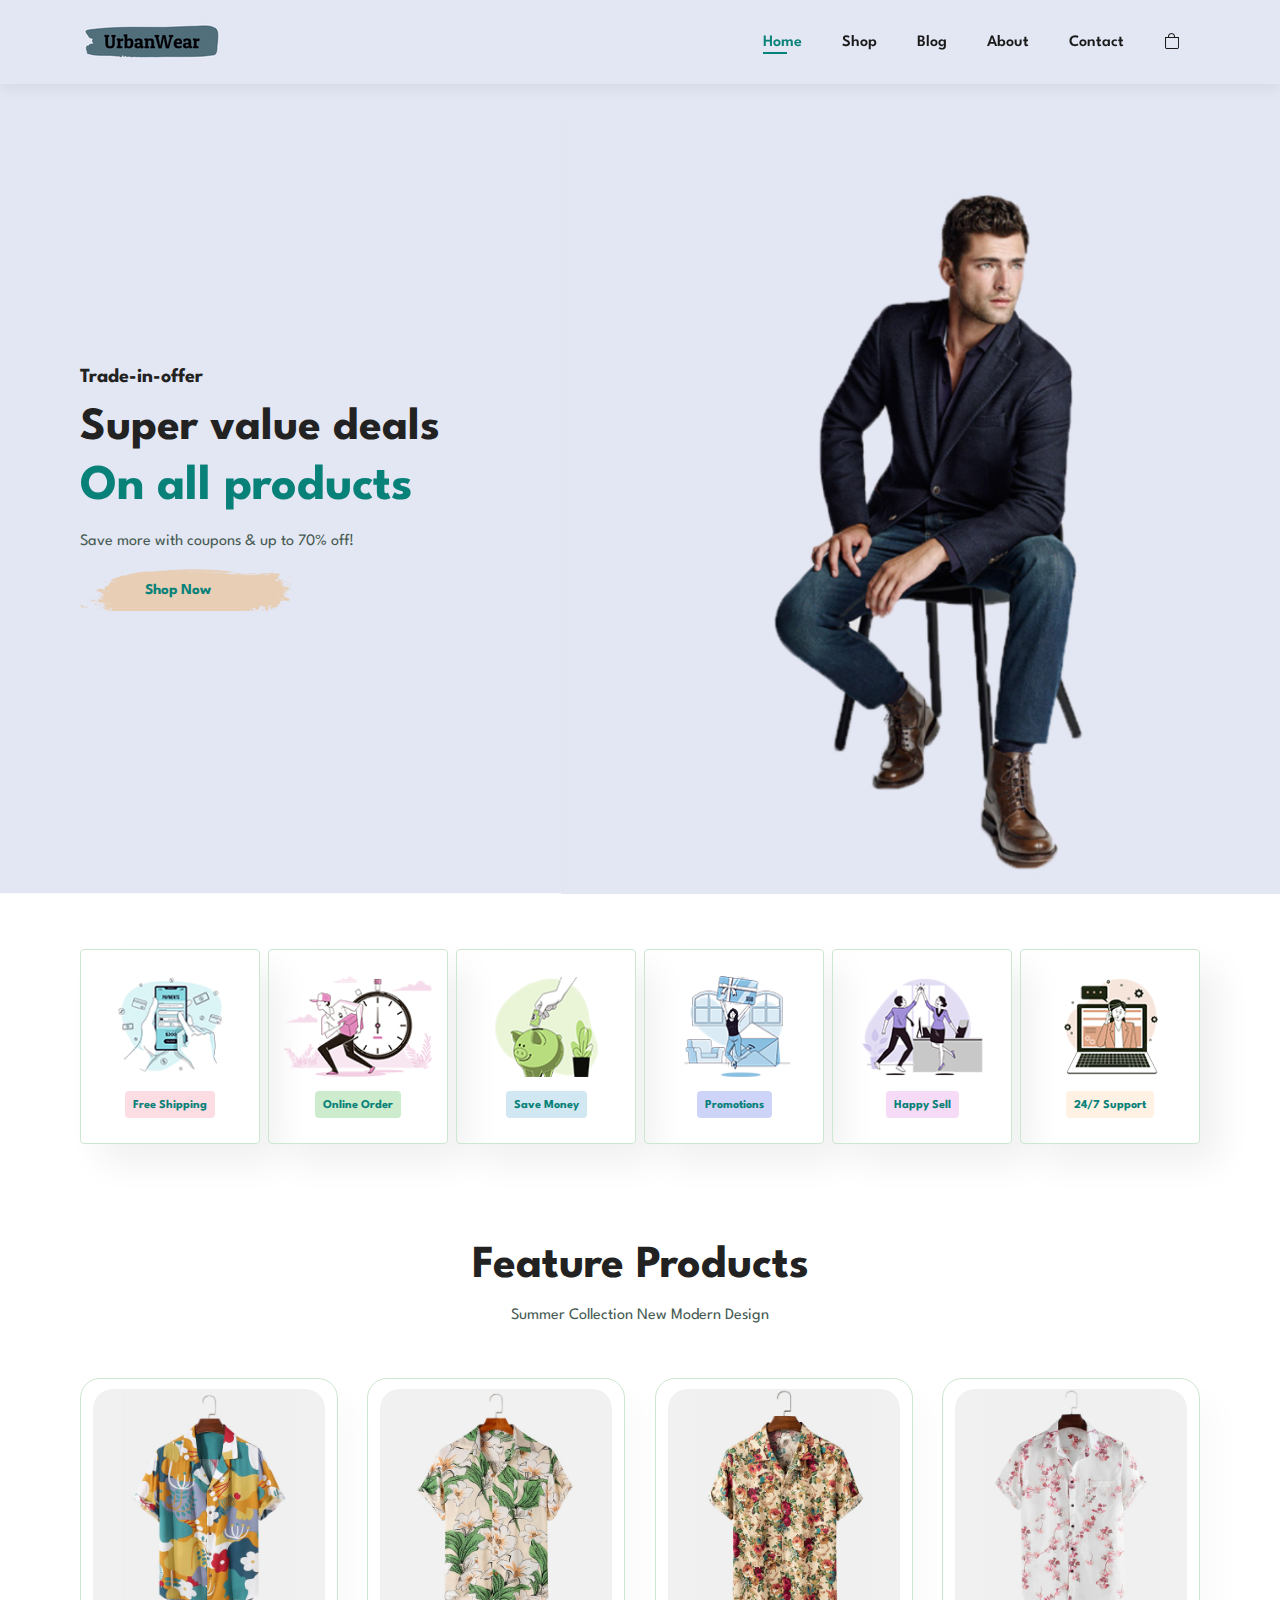
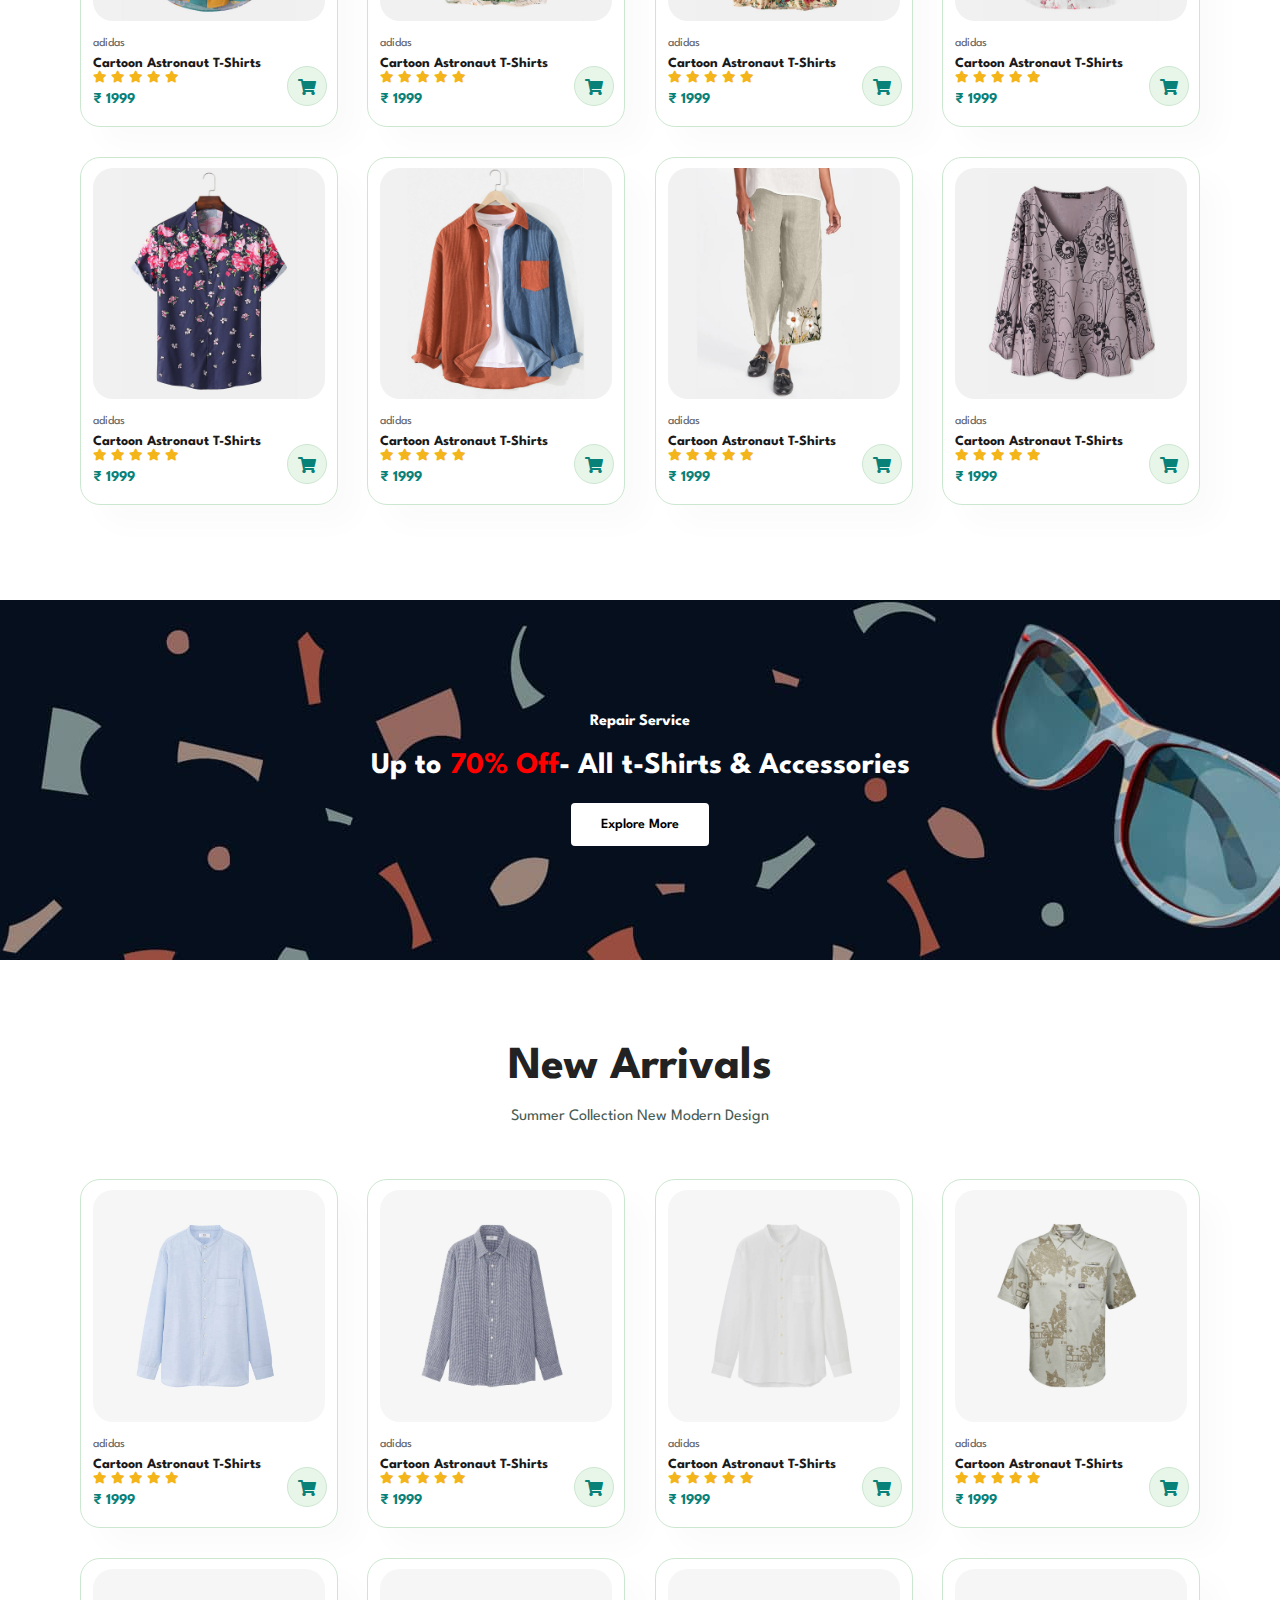
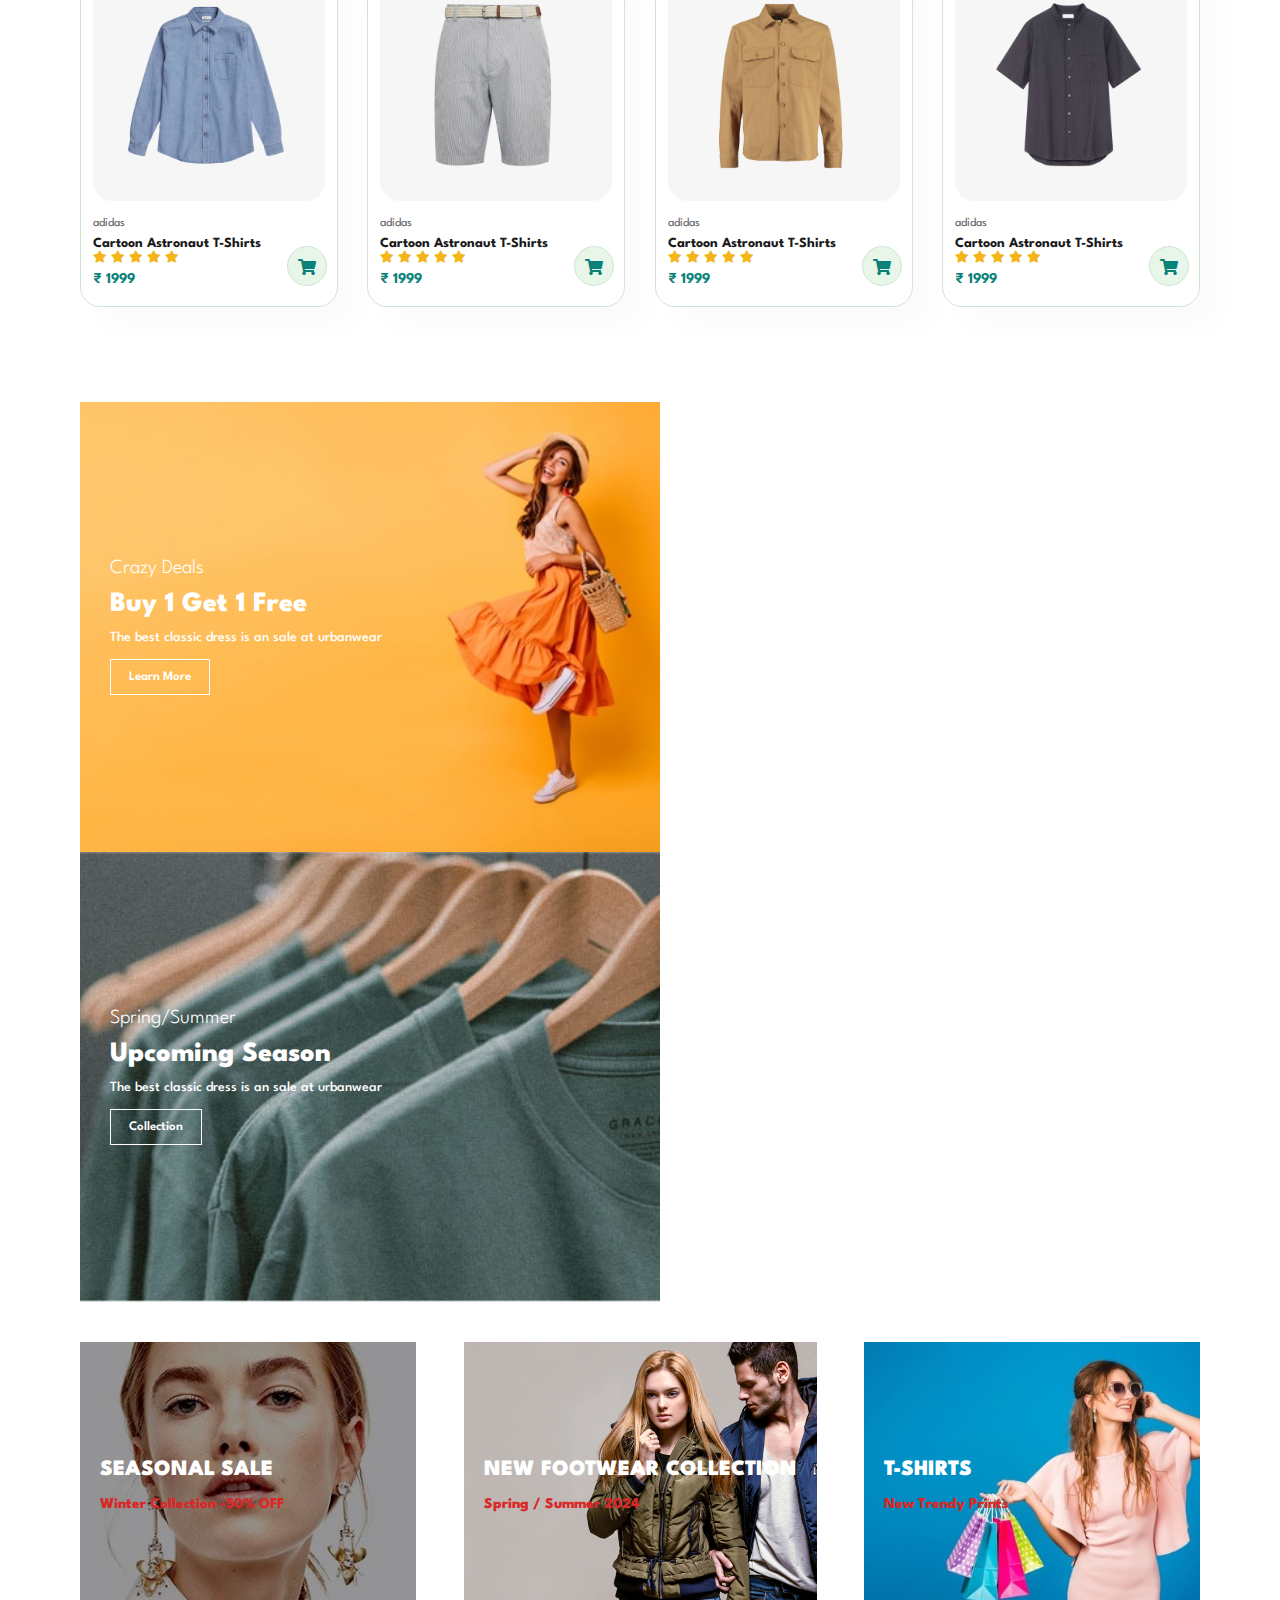
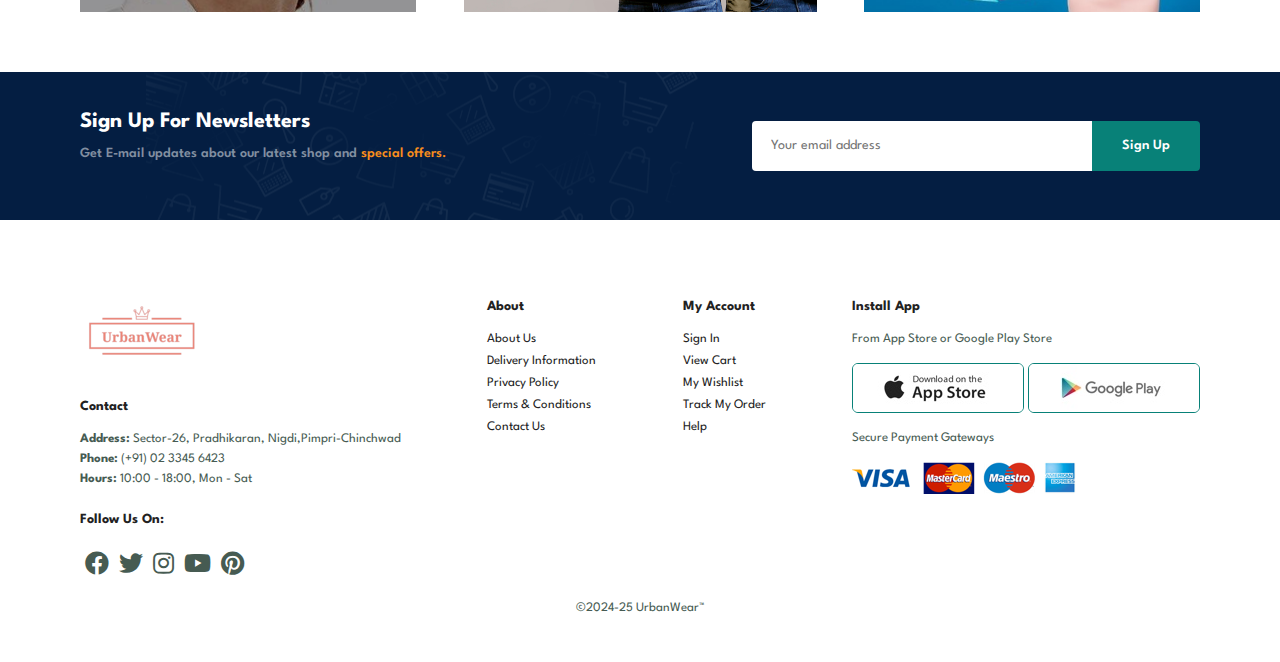
==== index.html @ a176d5dc "commit" ====
<!DOCTYPE html>
<html lang="en">
<head>
    <meta charset="UTF-8">
    <meta http-equiv="X-UA-Compatible" content="IE=edge">
    <meta name="viewport" content="width=device-width, initial-scale=1.0">
    <title>Ecommerce Website</title>
    <link rel="stylesheet" href="https://cdn.jsdelivr.net/npm/bootstrap-icons@1.11.1/font/bootstrap-icons.css" >
    <link rel="stylesheet" href="https://cdnjs.cloudflare.com/ajax/libs/font-awesome/5.15.3/css/all.min.css">
    <link rel="stylesheet" href="styles.css">
</head>
<body>
    
   <section id="header">
       <a href="#"><img src="img/logo.png" class="logo" alt="logo"></a>

       <div>
          <ul id="navbar">
            <li><a class="active" href="index.html">Home</a></li>
            <li><a href="shop.html">Shop</a></li>
            <li><a href="blog.html">Blog</a></li>
            <li><a href="about.html">About</a></li>
            <li><a href="contact.html">Contact</a></li>
            <li><a id="lg-bag"  href="cart.html"><i class="bi bi-bag"></i></a></li>
            <a href="#" id="close"><i class="fas fa-times close-icon"></i></a>
          </ul>
       </div>
       <div id="mobile">
         <a href="cart.html"><i class="bi bi-bag"></i></a>
         <i id="bar" class="fas fa-bars hamburger-icon"></i>
       </div>
   </section>

    <section id="hero">
        <h4>Trade-in-offer</h4>
        <h2>Super value deals</h2>
        <h1>On all products</h1>
        <p>Save more with coupons & up to 70% off!</p>
        <button>Shop Now</button>
    </section>

    <section id="feature" class="section-p1">
        <div class="fe-box">
            <img src="img/features/f1.png" alt="">
            <h6>Free Shipping</h6>
        </div>
        <div class="fe-box">
            <img src="img/features/f2.png" alt="">
            <h6>Online Order</h6>
        </div>
        <div class="fe-box">
            <img src="img/features/f3.png" alt="">
            <h6>Save Money</h6>
        </div>
        <div class="fe-box">
            <img src="img/features/f4.png" alt="">
            <h6>Promotions</h6>
        </div>
        <div class="fe-box">
            <img src="img/features/f5.png" alt="">
            <h6>Happy Sell</h6>
        </div>
        <div class="fe-box">
            <img src="img/features/f6.png" alt="">
            <h6>24/7 Support</h6>
        </div>
    </section>

    <section id="product1" class="section-p1">
        <h2>Feature Products</h2>
        <p>Summer Collection New Modern Design</p>
        <div class="pro-container">
            <div class="pro">
                <img src="img/products/f1.jpg" alt="">
                <div class="des">
                  <span>adidas</span>
                  <h5>Cartoon Astronaut T-Shirts</h5>
                  <div class="star">
                    <i class="fas fa-star"></i>
                    <i class="fas fa-star"></i>
                    <i class="fas fa-star"></i>
                    <i class="fas fa-star"></i>
                    <i class="fas fa-star"></i>
                  </div>
                  <h4>&#8377; 1999</h4>
                </div>
                <a href="#"><i class="fas fa-shopping-cart cart"></i>
                </i></a>
            </div>
            <div class="pro">
                <img src="img/products/f2.jpg" alt="">
                <div class="des">
                  <span>adidas</span>
                  <h5>Cartoon Astronaut T-Shirts</h5>
                  <div class="star">
                    <i class="fas fa-star"></i>
                    <i class="fas fa-star"></i>
                    <i class="fas fa-star"></i>
                    <i class="fas fa-star"></i>
                    <i class="fas fa-star"></i>
                  </div>
                  <h4>&#8377; 1999</h4>
                </div>
                <a href="#"><i class="fas fa-shopping-cart cart"></i>
                </i></a>
            </div>
            <div class="pro">
                <img src="img/products/f3.jpg" alt="">
                <div class="des">
                  <span>adidas</span>
                  <h5>Cartoon Astronaut T-Shirts</h5>
                  <div class="star">
                    <i class="fas fa-star"></i>
                    <i class="fas fa-star"></i>
                    <i class="fas fa-star"></i>
                    <i class="fas fa-star"></i>
                    <i class="fas fa-star"></i>
                  </div>
                  <h4>&#8377; 1999</h4>
                </div>
                <a href="#"><i class="fas fa-shopping-cart cart"></i>
                </i></a>
            </div>
            <div class="pro">
                <img src="img/products/f4.jpg" alt="">
                <div class="des">
                  <span>adidas</span>
                  <h5>Cartoon Astronaut T-Shirts</h5>
                  <div class="star">
                    <i class="fas fa-star"></i>
                    <i class="fas fa-star"></i>
                    <i class="fas fa-star"></i>
                    <i class="fas fa-star"></i>
                    <i class="fas fa-star"></i>
                  </div>
                  <h4>&#8377; 1999</h4>
                </div>
                <a href="#"><i class="fas fa-shopping-cart cart"></i>
                </i></a>
            </div>
            <div class="pro">
                <img src="img/products/f5.jpg" alt="">
                <div class="des">
                  <span>adidas</span>
                  <h5>Cartoon Astronaut T-Shirts</h5>
                  <div class="star">
                    <i class="fas fa-star"></i>
                    <i class="fas fa-star"></i>
                    <i class="fas fa-star"></i>
                    <i class="fas fa-star"></i>
                    <i class="fas fa-star"></i>
                  </div>
                  <h4>&#8377; 1999</h4>
                </div>
                <a href="#"><i class="fas fa-shopping-cart cart"></i>
                </i></a>
            </div>
            <div class="pro">
                <img src="img/products/f6.jpg" alt="">
                <div class="des">
                  <span>adidas</span>
                  <h5>Cartoon Astronaut T-Shirts</h5>
                  <div class="star">
                    <i class="fas fa-star"></i>
                    <i class="fas fa-star"></i>
                    <i class="fas fa-star"></i>
                    <i class="fas fa-star"></i>
                    <i class="fas fa-star"></i>
                  </div>
                  <h4>&#8377; 1999</h4>
                </div>
                <a href="#"><i class="fas fa-shopping-cart cart"></i>
                </i></a>
            </div>
            <div class="pro">
                <img src="img/products/f7.jpg" alt="">
                <div class="des">
                  <span>adidas</span>
                  <h5>Cartoon Astronaut T-Shirts</h5>
                  <div class="star">
                    <i class="fas fa-star"></i>
                    <i class="fas fa-star"></i>
                    <i class="fas fa-star"></i>
                    <i class="fas fa-star"></i>
                    <i class="fas fa-star"></i>
                  </div>
                  <h4>&#8377; 1999</h4>
                </div>
                <a href="#"><i class="fas fa-shopping-cart cart"></i>
                </i></a>
            </div>
            <div class="pro">
                <img src="img/products/f8.jpg" alt="">
                <div class="des">
                  <span>adidas</span>
                  <h5>Cartoon Astronaut T-Shirts</h5>
                  <div class="star">
                    <i class="fas fa-star"></i>
                    <i class="fas fa-star"></i>
                    <i class="fas fa-star"></i>
                    <i class="fas fa-star"></i>
                    <i class="fas fa-star"></i>
                  </div>
                  <h4>&#8377; 1999</h4>
                </div>
                <a href="#"><i class="fas fa-shopping-cart cart"></i>
                </i></a>
            </div>
        </div>

    </section>

    <section id="banner" class="section-m1">
        <h4>Repair Service</h4>
        <h2>Up to <span>70% Off</span>- All t-Shirts & Accessories</h2>
        <button class="normal">Explore More</button>
    </section>

    <section id="product1" class="section-p1">
        <h2>New Arrivals</h2>
        <p>Summer Collection New Modern Design</p>
        <div class="pro-container">
            <div class="pro">
                <img src="img/products/n1.jpg" alt="">
                <div class="des">
                  <span>adidas</span>
                  <h5>Cartoon Astronaut T-Shirts</h5>
                  <div class="star">
                    <i class="fas fa-star"></i>
                    <i class="fas fa-star"></i>
                    <i class="fas fa-star"></i>
                    <i class="fas fa-star"></i>
                    <i class="fas fa-star"></i>
                  </div>
                  <h4>&#8377; 1999</h4>
                </div>
                <a href="#"><i class="fas fa-shopping-cart cart"></i>
                </i></a>
            </div>
            <div class="pro">
                <img src="img/products/n2.jpg" alt="">
                <div class="des">
                  <span>adidas</span>
                  <h5>Cartoon Astronaut T-Shirts</h5>
                  <div class="star">
                    <i class="fas fa-star"></i>
                    <i class="fas fa-star"></i>
                    <i class="fas fa-star"></i>
                    <i class="fas fa-star"></i>
                    <i class="fas fa-star"></i>
                  </div>
                  <h4>&#8377; 1999</h4>
                </div>
                <a href="#"><i class="fas fa-shopping-cart cart"></i>
                </i></a>
            </div>
            <div class="pro">
                <img src="img/products/n3.jpg" alt="">
                <div class="des">
                  <span>adidas</span>
                  <h5>Cartoon Astronaut T-Shirts</h5>
                  <div class="star">
                    <i class="fas fa-star"></i>
                    <i class="fas fa-star"></i>
                    <i class="fas fa-star"></i>
                    <i class="fas fa-star"></i>
                    <i class="fas fa-star"></i>
                  </div>
                  <h4>&#8377; 1999</h4>
                </div>
                <a href="#"><i class="fas fa-shopping-cart cart"></i>
                </i></a>
            </div>
            <div class="pro">
                <img src="img/products/n4.jpg" alt="">
                <div class="des">
                  <span>adidas</span>
                  <h5>Cartoon Astronaut T-Shirts</h5>
                  <div class="star">
                    <i class="fas fa-star"></i>
                    <i class="fas fa-star"></i>
                    <i class="fas fa-star"></i>
                    <i class="fas fa-star"></i>
                    <i class="fas fa-star"></i>
                  </div>
                  <h4>&#8377; 1999</h4>
                </div>
                <a href="#"><i class="fas fa-shopping-cart cart"></i>
                </i></a>
            </div>
            <div class="pro">
                <img src="img/products/n5.jpg" alt="">
                <div class="des">
                  <span>adidas</span>
                  <h5>Cartoon Astronaut T-Shirts</h5>
                  <div class="star">
                    <i class="fas fa-star"></i>
                    <i class="fas fa-star"></i>
                    <i class="fas fa-star"></i>
                    <i class="fas fa-star"></i>
                    <i class="fas fa-star"></i>
                  </div>
                  <h4>&#8377; 1999</h4>
                </div>
                <a href="#"><i class="fas fa-shopping-cart cart"></i>
                </i></a>
            </div>
            <div class="pro">
                <img src="img/products/n6.jpg" alt="">
                <div class="des">
                  <span>adidas</span>
                  <h5>Cartoon Astronaut T-Shirts</h5>
                  <div class="star">
                    <i class="fas fa-star"></i>
                    <i class="fas fa-star"></i>
                    <i class="fas fa-star"></i>
                    <i class="fas fa-star"></i>
                    <i class="fas fa-star"></i>
                  </div>
                  <h4>&#8377; 1999</h4>
                </div>
                <a href="#"><i class="fas fa-shopping-cart cart"></i>
                </i></a>
            </div>
            <div class="pro">
                <img src="img/products/n7.jpg" alt="">
                <div class="des">
                  <span>adidas</span>
                  <h5>Cartoon Astronaut T-Shirts</h5>
                  <div class="star">
                    <i class="fas fa-star"></i>
                    <i class="fas fa-star"></i>
                    <i class="fas fa-star"></i>
                    <i class="fas fa-star"></i>
                    <i class="fas fa-star"></i>
                  </div>
                  <h4>&#8377; 1999</h4>
                </div>
                <a href="#"><i class="fas fa-shopping-cart cart"></i>
                </i></a>
            </div>
            <div class="pro">
                <img src="img/products/n8.jpg" alt="">
                <div class="des">
                  <span>adidas</span>
                  <h5>Cartoon Astronaut T-Shirts</h5>
                  <div class="star">
                    <i class="fas fa-star"></i>
                    <i class="fas fa-star"></i>
                    <i class="fas fa-star"></i>
                    <i class="fas fa-star"></i>
                    <i class="fas fa-star"></i>
                  </div>
                  <h4>&#8377; 1999</h4>
                </div>
                <a href="#"><i class="fas fa-shopping-cart cart"></i>
                </i></a>
            </div>
        </div>

    </section>

    <section id="sm-banner" class="section-p1">
        <div class="banner-box">
            <h4>Crazy Deals</h4>
            <h2>Buy 1 Get 1 Free</h2>
            <span>The best classic dress is an sale at urbanwear</span>
            <button class="white">Learn More</button>
        </div>
        <div class="banner-box banner-box2">
            <h4>Spring/Summer</h4>
            <h2>Upcoming Season</h2>
            <span>The best classic dress is an sale at urbanwear</span>
            <button class="white">Collection</button>
        </div>
    </section>

    <section id="banner3">
        <div class="banner-box">
            <h2>SEASONAL SALE</h2>
            <h3>Winter Collection -50% OFF</h3>
        </div>
        <div class="banner-box banner-box-2">
            <h2>NEW FOOTWEAR COLLECTION</h2>
            <h3>Spring / Summer 2024</h3>
        </div>
        <div class="banner-box banner-box3">
            <h2>T-SHIRTS</h2>
            <h3>New Trendy Prints</h3>
        </div>
    </section>

    <section id="newsletter" class="section-p1 section-m1">
        <div class="newstext">
            <h4>Sign Up For Newsletters</h4>
            <p>Get E-mail updates about our latest shop and <span>special offers.</span></p>
        </div>
        <div class="form">
            <input type="text" placeholder="Your email address">
            <button class="normal">Sign Up</button>
        </div>
    </section>

    <footer class="section-p1">
        <div class="col">
            <img class="footlogo" src="img/logo3.png" alt="">
            <h4>Contact</h4>
            <p><strong>Address:</strong> Sector-26, Pradhikaran, Nigdi,Pimpri-Chinchwad</p>
            <p><strong>Phone:</strong> (+91) 02 3345 6423</p>
            <p><strong>Hours:</strong> 10:00 - 18:00, Mon - Sat</p>
            <div class="follow">
                <h4>Follow Us On: </h4>
                <div class="icon">
                  <i class="fab fa-facebook social-icon"></i> 
                  <i class="fab fa-twitter social-icon"></i> 
                  <i class="fab fa-instagram social-icon"></i> 
                  <i class="fab fa-youtube social-icon"></i> 
                  <i class="fab fa-pinterest social-icon"></i> 
                </div>
            </div>
        </div>

        <div class="col">
          <h4>About</h4>
          <a href="#">About Us</a>
          <a href="#">Delivery Information</a>
          <a href="#">Privacy Policy</a>
          <a href="#">Terms & Conditions</a>
          <a href="#">Contact Us</a>
        </div>

        <div class="col">
          <h4>My Account</h4>
          <a href="#">Sign In</a>
          <a href="#">View Cart</a>
          <a href="#">My Wishlist</a>
          <a href="#">Track My Order</a>
          <a href="#">Help</a>
        </div>
 
        <div class="col install">
          <h4>Install App</h4>
          <p>From App Store or Google Play Store</p>
          <div class="row">
            <img class="apple" src="img/pay/app.jpg" alt="">
            <img class="google" src="img/pay/play.jpg" alt="">
          </div>
          <p>Secure Payment Gateways</p>
          <img src="img/pay/pay.png" alt="">
        </div>

        <div class="copyright">
          <p>&copy;2024-25 UrbanWear&trade;</p>
        </div>
        
    </footer>

    <script src="script.js"></script>
    
</body>
</html>
---- styles.css ----
@import url("https://fonts.googleapis.com/css2?family=Spartan:wght@100;200;300;400;500;600;700;800;900&display=swap");
* {
  margin: 0;
  padding: 0;
  box-sizing: border-box;
  font-family: "Spartan", sans-serif;
}

html {
  scroll-behavior: smooth;
}

/* Global Styles */

h1 {
  font-size: 50px;
  line-height: 64px;
  color: #222;
}

h2 {
  font-size: 46px;
  line-height: 54px;
  color: #222;
}

h4 {
  font-size: 20px;
  color: #222;
}

h6 {
  font-weight: 700;
  font-size: 12px;
}

p {
  font-size: 16px;
  color: #465b52;
  margin: 15px 0 20px 0;
}

.section-p1 {
  padding: 40px 80px;
}

.section-m1 {
  margin: 40px 0;
}

button.normal{
   font-size: 14px;
   font-weight: 600;
   padding: 15px 30px;
   color: #000;
   background-color: #fff;
   border-radius: 4px;
   cursor: pointer;
   border: none;
   outline: none;
   transition: 0.2s ease;
}

button.white{
  font-size: 13px;
  font-weight: 600;
  padding: 11px 18px;
  color: #fff;
  background-color: transparent;
  cursor: pointer;
  border: 1px solid #fff;
  outline: none;
  transition: 0.2s ease;
}

body {
  width: 100%;
}

/* Header Start */
#header{
    display: flex;
    align-items: center;
    justify-content: space-between;
    /*top-bottom right-left*/
    padding: 20px 80px;
    background: #E3E6F3;
    box-shadow: 0 5px 15px rgba(0, 0, 0, 0.06);
    z-index: 999;
    position: sticky;
    top: 0;
    left: 0;
}

#navbar{
  display: flex;
  align-items: center;
  justify-content: center;
}

#navbar li{
  list-style: none;
  padding: 0 20px;
  position: relative;
}

#navbar li a{
  text-decoration: none;
  font-size: 16px;
  font-weight: 600;
  color: #1a1a1a;
  transition: 0.3 ease;
}

#navbar li a:hover,
#navbar li a.active{
  color: #088178;
}

#navbar li a.active::after,
#navbar li a:hover::after{
  content: "";
  width: 30%;
  height: 2px;
  background: #088178;
  position: absolute;
  bottom: -4px;
  left: 20px;
}

#mobile{
  display: none;
}

#close{
  display: none;
}

#hero{
   background-image: url("img/hero.png");
   height: 90vh;
   width: 100%;
   background-size: cover;
   background-position: top 25% right 0%;
   padding: 0 80px;
   display: flex;
   flex-direction: column;
   align-items: flex-start;
   justify-content: center;
}

#hero h4{
  padding-bottom: 15px;
}
#hero h1{
 color: #088178;
}
#hero button{
  background-image: url("img/button.png");
  background-color: transparent;
  color: #088178;
  border: 0;
  padding: 14px 80px 14px 65px;
  background-repeat: no-repeat;
  cursor: pointer;
  font-weight: 700;
  font-size: 15px;
}

/*Features*/
#feature{
    display: flex;
    align-items: center;
    justify-content: space-between;
    flex-wrap: wrap;
}

#feature .fe-box{
    width: 180px;
    text-align: center;
    padding: 25px 15px;
    box-shadow: 20px 20px 34px rgba(0, 0, 0, 0.06);
    border: 1px solid #cce7d0;
    border-radius: 4px;
    margin: 15px 0;
}

#feature .fe-box:hover{
  box-shadow: 10px 10px 54px rgba(70, 062, 221, 0.1);
}
#feature .fe-box img{
  width: 100%;
  margin-bottom: 10px;
}

#feature .fe-box h6{
  display: inline-block;
  padding: 9px 8px 6px 8px;
  line-height: 1;
  border-radius: 4px;
  color: #088178;
  background-color: #fddde4;
}

#feature .fe-box:nth-child(2) h6{
  background-color: #cdebcd;
}
#feature .fe-box:nth-child(3) h6{
  background-color: #d1e8f2;
}
#feature .fe-box:nth-child(4) h6{
  background-color: #cdd4f8;
}
#feature .fe-box:nth-child(5) h6{
  background-color: #f6dbf6;
}
#feature .fe-box:nth-child(6) h6{
  background-color: #fff2e5;
}

/*Products*/
#product1{
  text-align: center;
}

#product1 .pro-container{
   display: flex;
   justify-content: space-between;
   padding-top: 20px;
   flex-wrap: wrap;
}

#product1 .pro{
  width: 23%;
  min-width: 250px;
  padding: 10px 12px;
  border: 1px solid #cce7d0;
  border-radius: 20px;
  cursor: pointer;
  box-shadow: 20px 20px 30px rgba(0, 0, 0, 0.02);
  margin: 15px 0;
  position: relative;
}

#product1 .pro:hover{
  box-shadow: 20px 20px 30px rgba(0, 0, 0, 0.02);

}

#product1 .pro img{
    width: 100%;
    border-radius: 20px;
}

#product1 .pro .des{
  text-align: start;
  padding: 10px 0;
}

#product1 .pro .des span{
  color: #606063;
  font-size: 12px;
}

#product1 .pro .des h5{
  padding-top: 7px;
  color: #1a1a1a;
  font-size: 14px;
}

#product1 .pro .des i{
  font-size: 12px;
  color: rgb(243,181,25);
}

#product1 .pro .des h4{
  padding-top: 7px;
  font-size: 15px;
  font-weight: 700;
  color: #088178;
}

#product1 .pro .cart{
  width: 40px;
  height: 40px;
  line-height: 40px;
  border-radius: 50px;
  background-color: #e8f6ea;
  color: #088178;
  border: 1px solid #cce7d0;
  position: absolute;
  bottom: 20px;
  right: 10px;
} 

/*Banner*/
#banner{
  display: flex;
  flex-direction: column;
  justify-content: center;
  align-items: center;
  text-align: center;
  background-image: url("img/banner/b2.jpg");
  width: 100%;
  height: 40vh;
  background-size: cover;
  background-position: center;
}

#banner h4{
  color: #fff;
  font-size: 16px;
}

#banner h2{
  color: #fff;
  font-size: 30px;
  padding: 10px 0;
}

#banner h2 span{
  color: red
}

#banner button:hover{
  background-color: #088178;
  color: #fff;
}

#sm-banner{
  display: flex;
  justify-content: space-between;
  flex-wrap: wrap;
}

/*Small Banners*/
#sm-banner .banner-box{
  display: flex;
  flex-direction: column;
  justify-content: center;
  align-items: flex-start;
  background-image: url("img/banner/b17.jpg");
  min-width: 580px;
  height: 50vh;
  background-size: cover;
  background-position: center;
  padding: 30px;
}

#sm-banner .banner-box2{
  background-image: url("img/banner/b10.jpg");
}

#sm-banner h4{
  color: #fff;
  font-size: 20px;
  font-weight: 300;
}

#sm-banner h2{
  color: #fff;
  font-size: 28px;
  font-weight: 800;
}

#sm-banner span{
  color: #fff;
  font-size: 14px;
  font-weight: 500;
  padding-bottom: 15px;
}

#sm-banner .banner-box:hover button{
  background-color: #088178;
  border: 1px solid #088178;
}

/*Text-banners*/

#banner3{
  display: flex;
  justify-content: space-between;
  flex-wrap: wrap;
  padding: 0 80px;
}

#banner3 .banner-box{
  display: flex;
  flex-direction: column;
  justify-content: center;
  align-items: flex-start;
  background-image: url("img/banner/b7.jpg");
  min-width: 30%;
  height: 30vh;
  background-size: cover;
  background-position: center;
  padding: 20px;
  margin-bottom: 20px;
}

#banner3 h2{
  color: #fff;
  font-weight: 900;
  font-size: 22px;
}

#banner3 h3{
  color: #d82929;
  font-weight: 800;
  font-size: 15px;
}

#banner3 .banner-box-2{
  background-image: url("img/banner/b4.jpg");
}

#banner3 .banner-box3{
  background-image: url("img/banner/b18.jpg");
}

/*Newsletter*/
#newsletter{
  display: flex;
  justify-content: space-between;
  flex-wrap: wrap;
  align-items: center;
  background-image: url("img/banner/b14.png");
  background-repeat: no-repeat;
  background-position: 20% 30%;
  background-color: #041e42;
}

#newsletter h4{
  font-size: 22px;
  font-weight: 700;
  color: #fff;
}

#newsletter p{
  font-size: 14px;
  font-weight: 600;
  color: #818ea0;
}

#newsletter p span{
  color: #f78d1d;
}

#newsletter .form{
  display: flex;
  width: 40%;
}

#newsletter input{
  height: 3.125rem;
  padding: 0 1.25em;
  font-size: 14px;
  width: 100%;
  border: 1px solid transparent;
  border-radius: 4px;
  outline: none;
  border-top-right-radius: 0;
  border-bottom-right-radius: 0;
}

#newsletter button{
  background-color: #088178;
  color: #fff;
  white-space: nowrap;
  border-top-left-radius: 0;
  border-bottom-left-radius: 0;
}

.follow .icon{
  font-size: 24px;
  margin: 5px; 
}

/*Footer*/
footer{
  display: flex;
  flex-wrap: wrap;
  justify-content: space-between;
}

footer .col{
  display: flex;
  flex-direction: column;
 align-items: flex-start;
 margin-bottom: 20px;
}

footer .footlogo{
  margin-bottom: 30px;
}

footer h4{
  font-size: 14px;
  padding-bottom: 20px;
}

footer p{
  font-size: 13px;
  margin: 0 0 8px 0;
}

footer a{
  font-size: 13px;
  text-decoration: none;
  color: #222;
  margin-bottom: 10px;
}

footer .follow{
  margin-top: 20px
}

footer .follow i{
  color: #465b52;
  padding-right: 4px;
  cursor: pointer;
}

footer .install .row img{
  border: 1px solid #088178;
  border-radius: 6px;
} 

footer .install .row .google:hover{
  box-shadow:5px 5px 10px rgba(2, 102, 6, 0.1);
  cursor: pointer;
}

footer .install .row .apple:hover{
  box-shadow:5px 5px 10px rgba(2, 102, 6, 0.1);
  cursor: pointer;
}

footer .install img{
  margin: 10px 0 15px 0;
}

footer .follow i:hover{
  color: #0f03fb;
}

footer a:hover{
  color: #088178;
  text-decoration: underline;
}

footer .copyright{
  width: 100%;
  text-align: center;
}

/*Media Queries*/
@media only screen and (max-width: 799px){
  .section-p1 {
    padding: 40px 40px;
}
   #navbar { 
    display: flex;
    flex-direction: column;
    align-items: flex-start;
    justify-content:flex-start;
    position: fixed;
    top: 0;
    right: -300px;
    height: 100vh;
    width: 300px;
    background-color: #E3E6F3;
    box-shadow: 0 40px 60px rgba(0, 0, 0, 0.02); 
    padding: 80px 0 0 10px;
    transition: 0.3s;
   }

   #navbar.active{
    right: 0px;
   }

   #navbar li{
    margin-bottom: 25px;
   }

   #mobile{
     display: flex;
     align-items: center;
   }

   #mobile i{
    color: #010f0e;
    font-size: 24px;
    padding-left: 20px;
    cursor: pointer;
   }

   #close{
    display: initial;
    position: absolute;
    top: 30px;
    left: 30px;
    color: #010f0e;
    font-size: 24px;
   }

   #lg-bag{
    display: none;
   }

   #hero{
    height: 70vh;
    padding: 0 80px;
    background-position: top 30% right 30%;
 }
  
 #feature {
  justify-content: center;
}
#feature .fe-box {

  margin: 15px 15px;
}
#product1 .pro-container {
  justify-content: center;
 
}
#product1 .pro {
  margin: 15px;
}
#banner {
  height: 30vh;
}
#sm-banner .banner-box {
  min-width: 100%;
  height: 40vh;
}
#banner3 {
  padding: 0px 40px;
}
#banner3 .banner-box {
  width: 28%;
}
#newsletter .form{
  width: 70%;
}
}

@media only screen and (max-width: 455px){
  .section-p1{
    padding: 20px;
  }
   #header {
     padding: 10px 30px;
   }
   h1{
    font-size: 38px;
   }
   h2{
    font-size: 32px;
   }
   #hero{
    padding: 0 20px;
    background-position: 55%;
   }

   #feature{
    justify-content: space-between;
   }

   #feature .fe-box{
    width: 155px;
    margin: 0 0 15px 0;
   }

   #product1 .pro{
    width: 100%;
   }

   #banner {
    height: 40vh;
   }

   #sm-banner .banner-box{
     height: 40vh;
   }
   #sm-banner .banner-box2{
    margin-top: 20px;
  }
 
  #banner3{
    padding: 0 20px;
  }

  #banner3 .banner-box{
    width: 100%;
  }

  #newsletter{
    padding: 40px 20px;
  }

  #newsletter .form{
    width: 100%;
  }

  footer .copyright{
    text-align: start;
  }


}
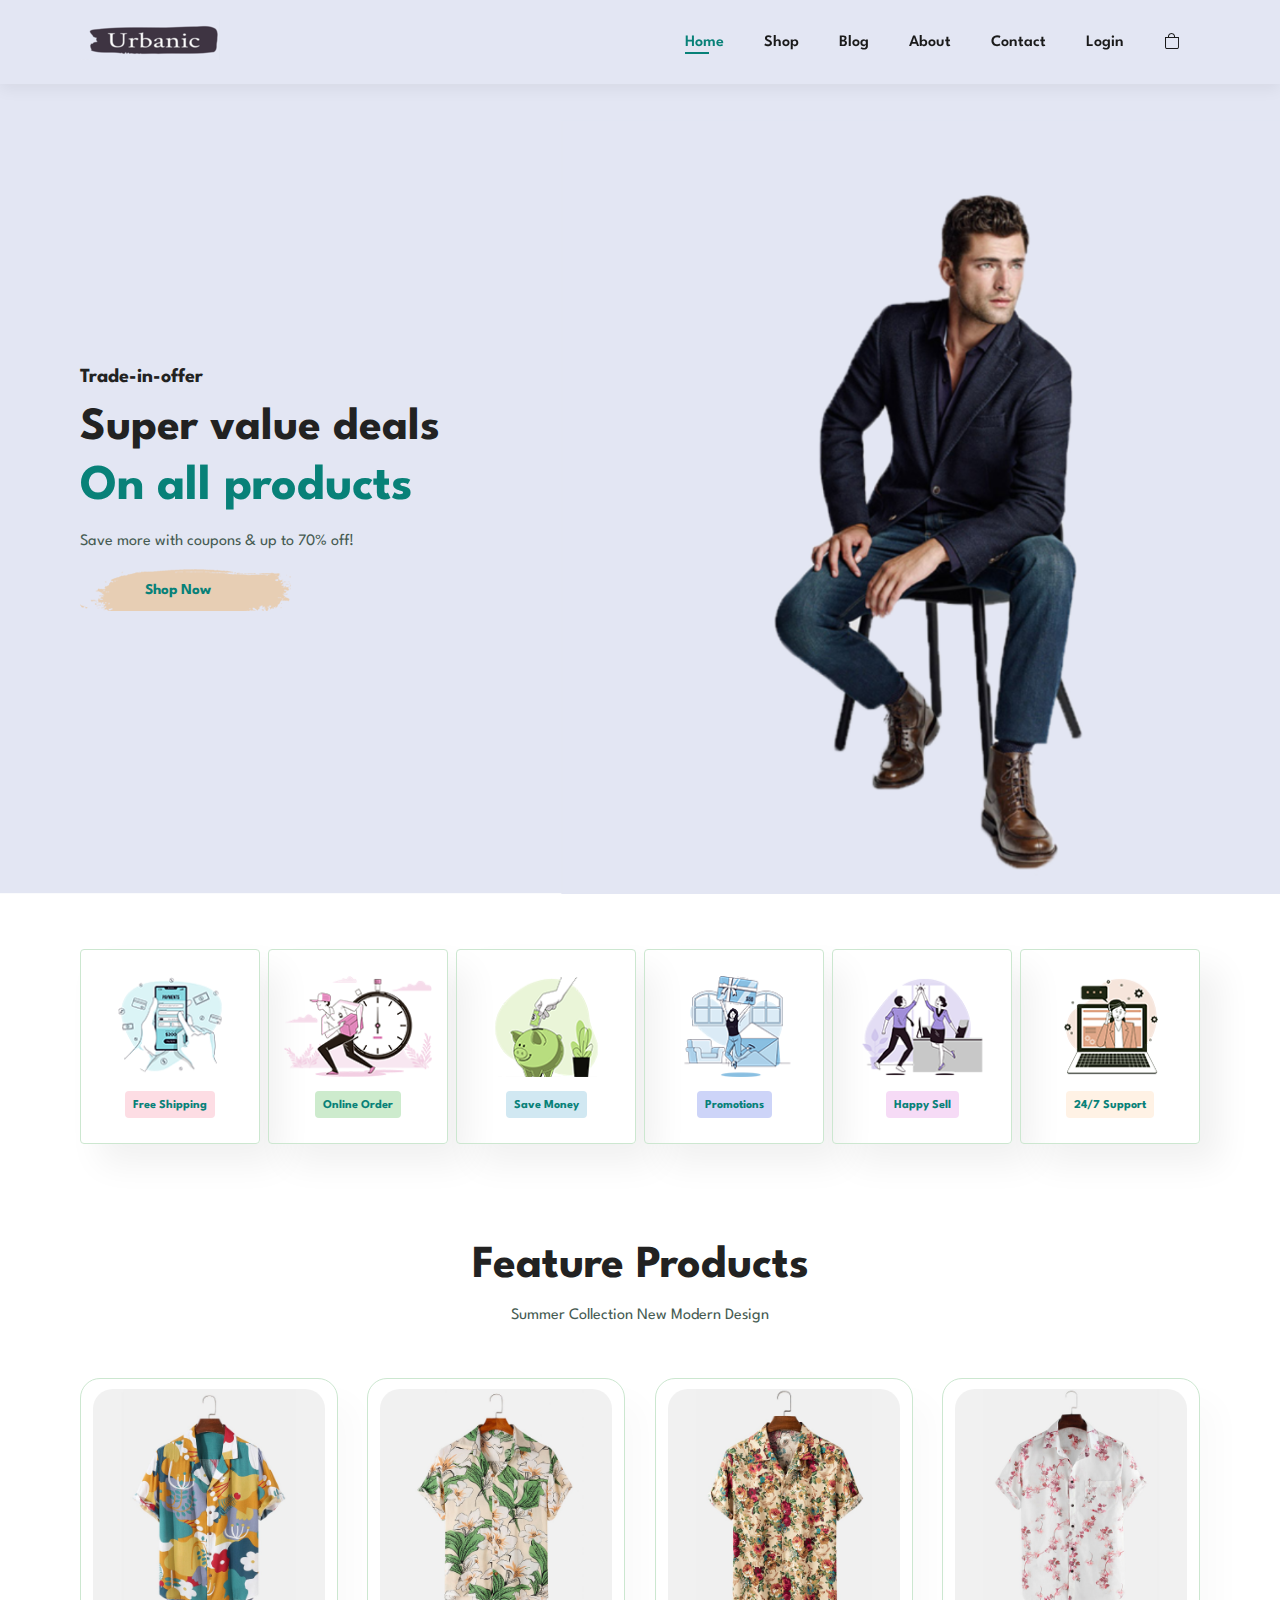
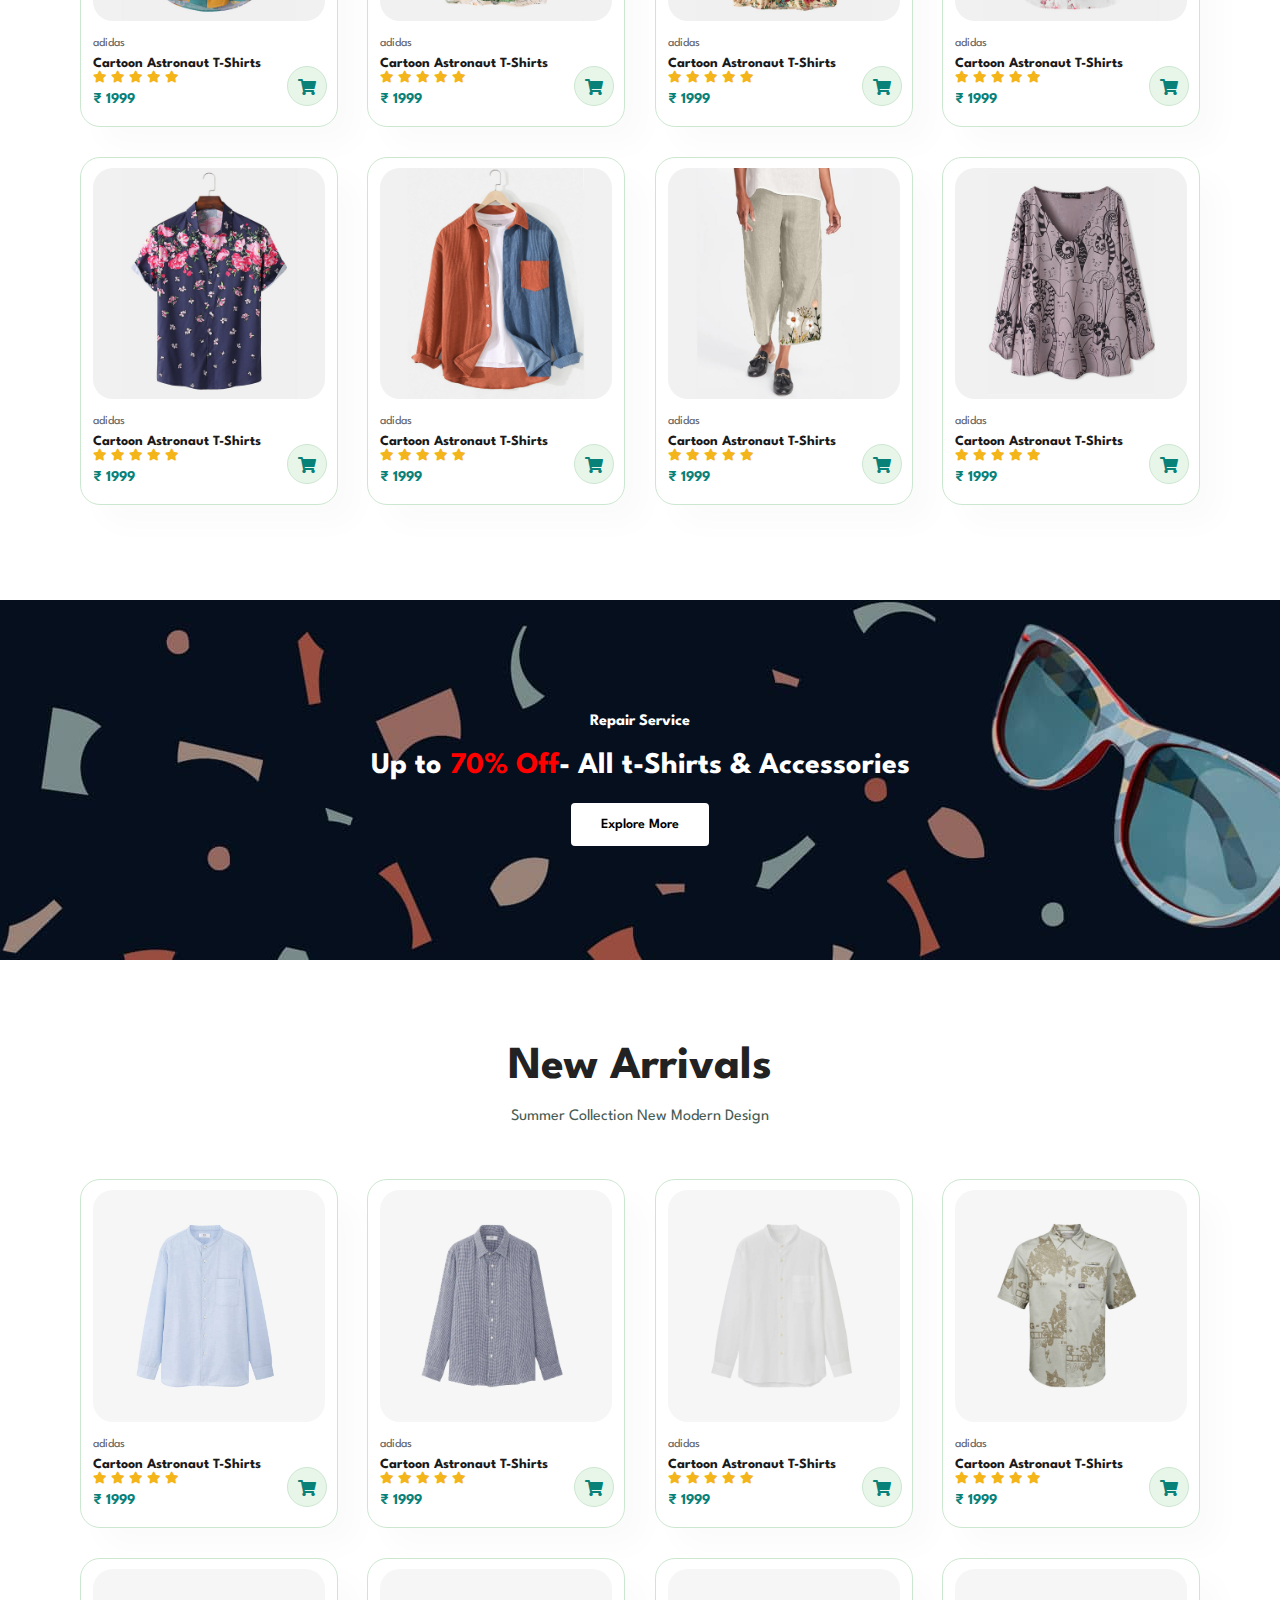
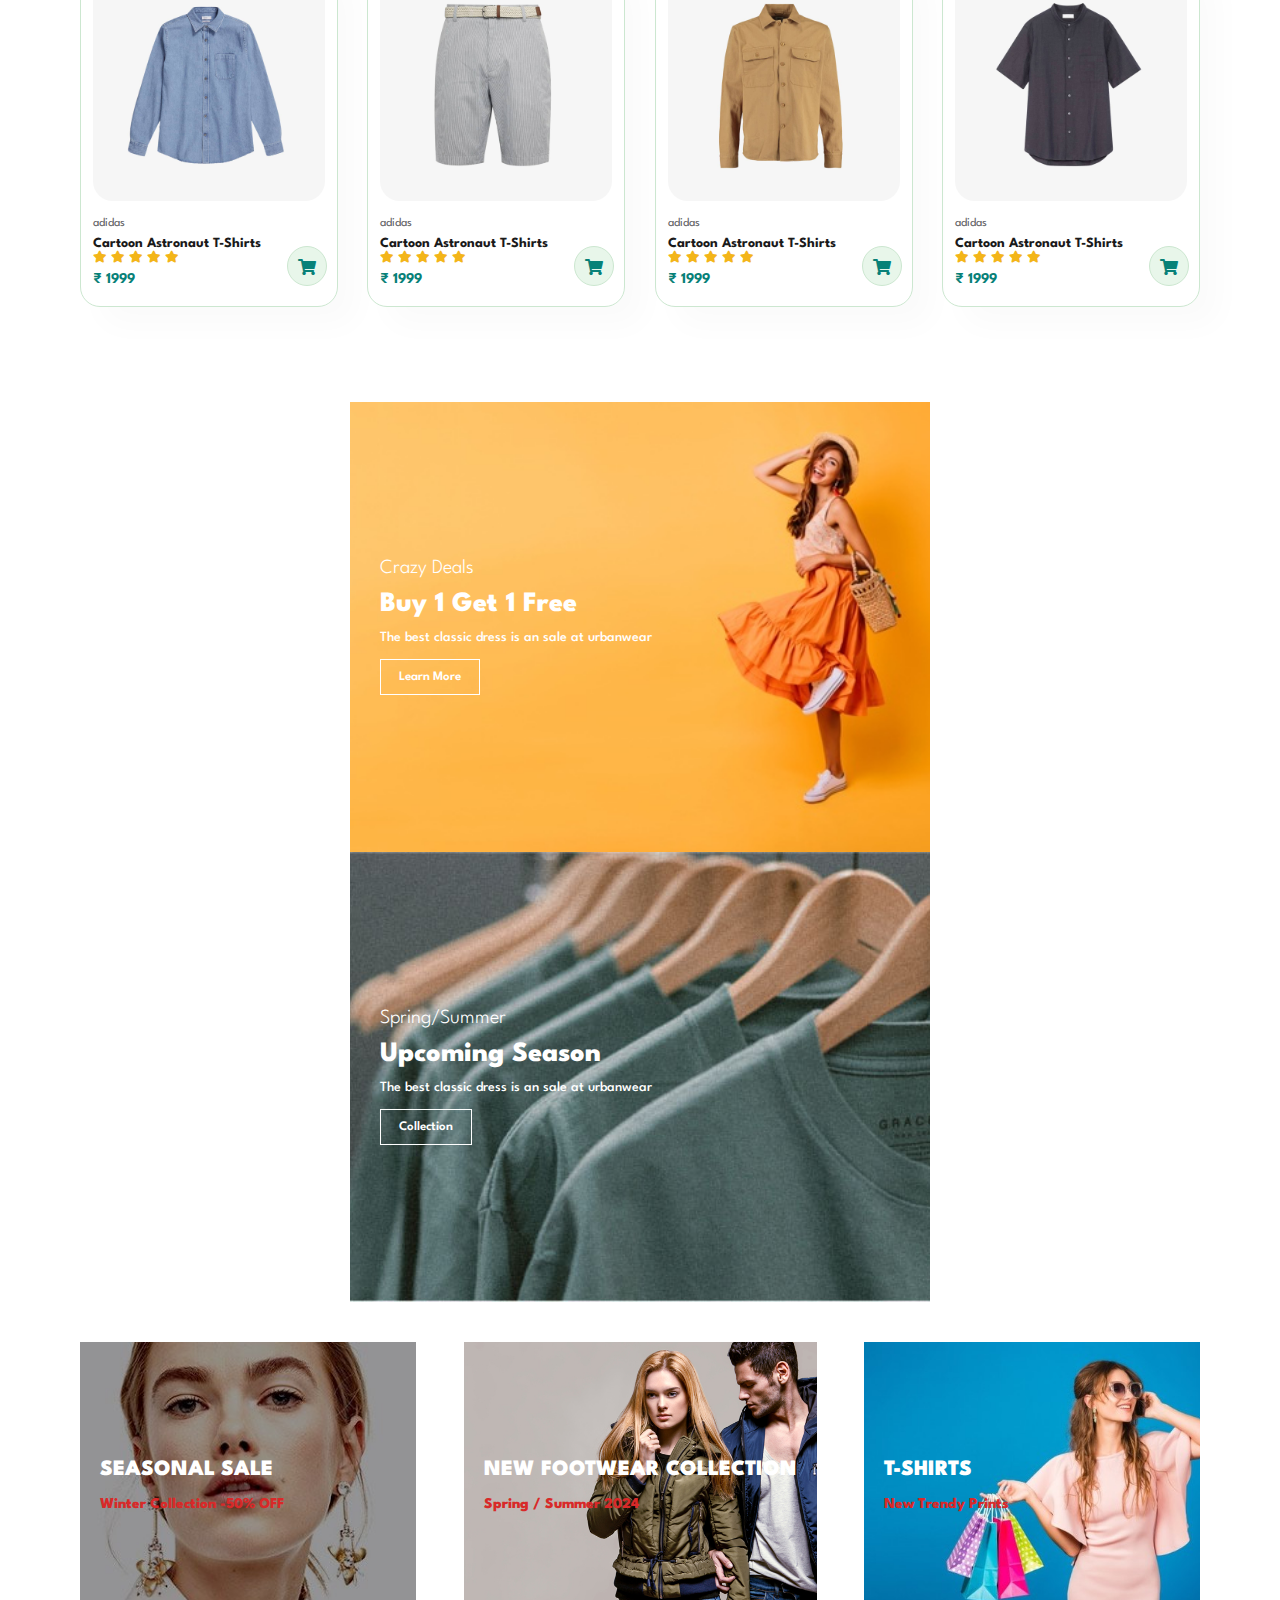
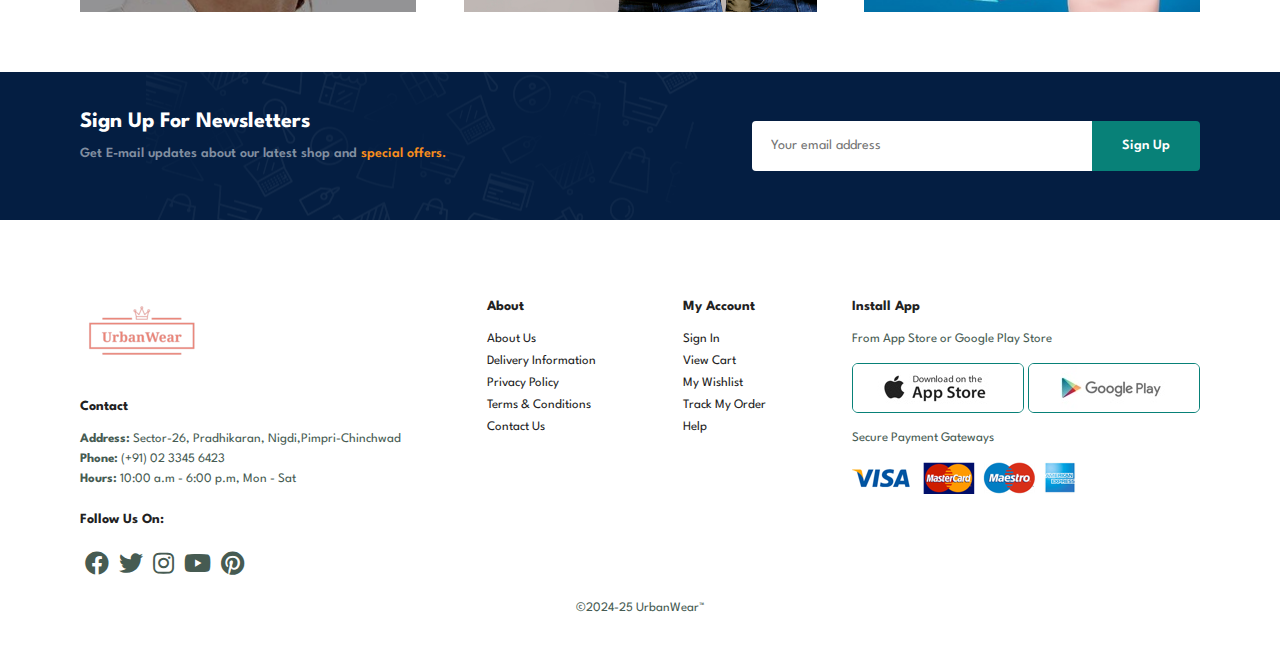
==== commit 647f67bc: "commit" ====
--- a/index.html
+++ b/index.html
@@ -12,7 +12,7 @@
 <body>
     
    <section id="header">
-       <a href="#"><img src="img/logo.png" class="logo" alt="logo"></a>
+       <a href="#"><img src="img/urbaniclogo.png" class="logo" alt="logo"></a>
 
        <div>
           <ul id="navbar">
@@ -21,6 +21,13 @@
             <li><a href="blog.html">Blog</a></li>
             <li><a href="about.html">About</a></li>
             <li><a href="contact.html">Contact</a></li>
+            <div class="dropdown" onclick="toggleDropdown()">
+              <li><a href="#">Login</a></li>
+              <div class="dropdown-content">
+                <a href="signin.html" class="sbutton blue-button">Sign&nbsp;In</a>
+                <a href="signup.html" class="sbutton red-button">Sign&nbsp;Up</a>
+              </div>
+            </div>
             <li><a id="lg-bag"  href="cart.html"><i class="bi bi-bag"></i></a></li>
             <a href="#" id="close"><i class="fas fa-times close-icon"></i></a>
           </ul>
@@ -407,7 +414,7 @@
             <h4>Contact</h4>
             <p><strong>Address:</strong> Sector-26, Pradhikaran, Nigdi,Pimpri-Chinchwad</p>
             <p><strong>Phone:</strong> (+91) 02 3345 6423</p>
-            <p><strong>Hours:</strong> 10:00 - 18:00, Mon - Sat</p>
+            <p><strong>Hours:</strong> 10:00 a.m - 6:00 p.m, Mon - Sat</p>
             <div class="follow">
                 <h4>Follow Us On: </h4>
                 <div class="icon">
--- a/styles.css
+++ b/styles.css
@@ -109,7 +109,6 @@
   font-size: 16px;
   font-weight: 600;
   color: #1a1a1a;
-  transition: 0.3 ease;
 }
 
 #navbar li a:hover,
@@ -126,6 +125,52 @@
   position: absolute;
   bottom: -4px;
   left: 20px;
+}
+
+#navbar .dropdown {
+  display: inline-block;
+  position: relative;
+}
+
+#navbar .dropdown-content {
+  display: none;
+  position: absolute;
+  background-color: #E3E6F3;
+  box-shadow: 0 8px 16px rgba(0, 0, 0, 0.5);
+  z-index: 1;
+  border-radius: 5px;
+}
+/* 
+#navbar .dropdown:hover .dropdown-content {
+  display: block;
+  color: #088178;
+} */
+
+#navbar .sbutton {
+  display: block;
+  padding: 10px 20px;
+  font-size: 15px;
+  font-weight: bold;
+  text-align: center;
+  text-decoration: none;
+  color: #000;
+  border: none;
+  background-color: #E3E6F3;
+  border: 2px solid black;
+  border-radius: 5px;
+  margin: 5px;
+  cursor: pointer;
+  transition: background-color 0.3s;
+}
+
+#navbar .red-button:hover {
+  background-color: #f61919;
+  color: #fff;
+}
+
+#navbar .blue-button:hover {
+  background-color: #0e16f1;
+  color: #fff;
 }
 
 #mobile{
@@ -329,7 +374,7 @@
 
 #sm-banner{
   display: flex;
-  justify-content: space-between;
+  justify-content: space-around;
   flex-wrap: wrap;
 }
 
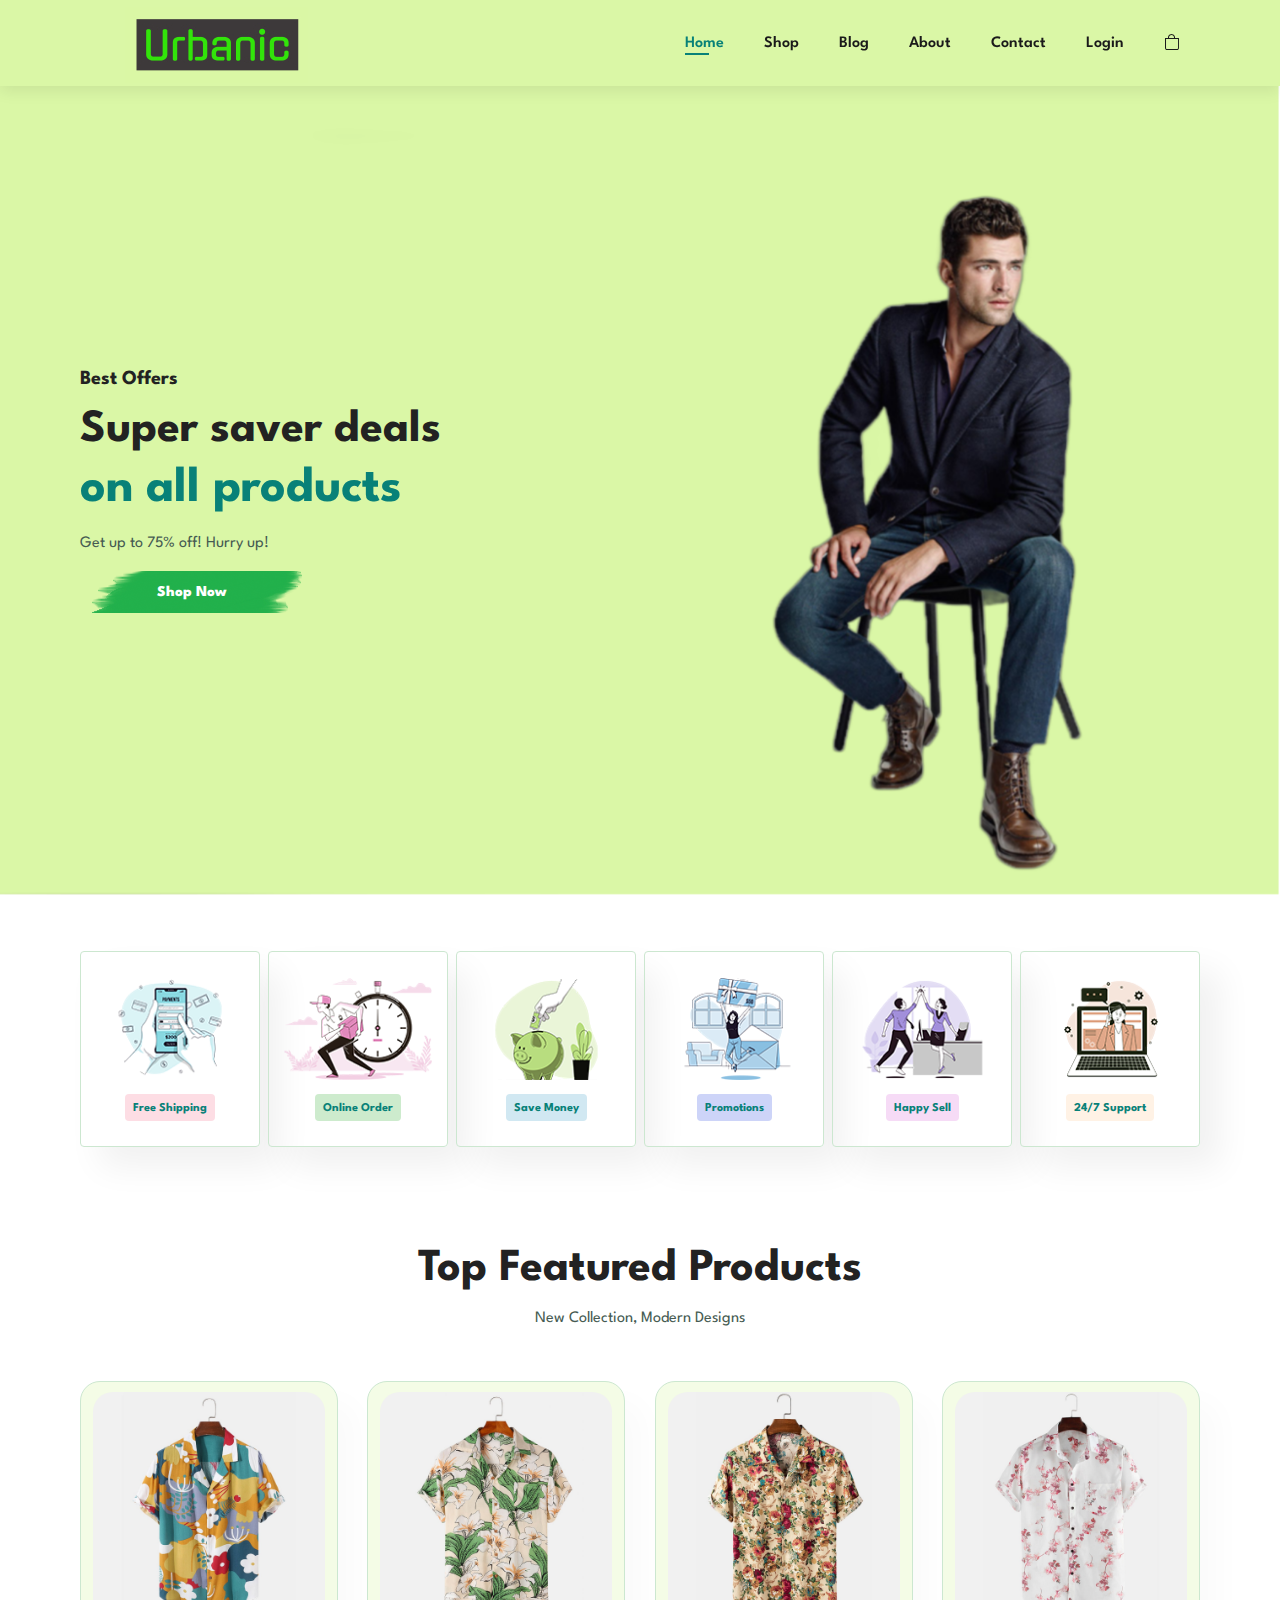
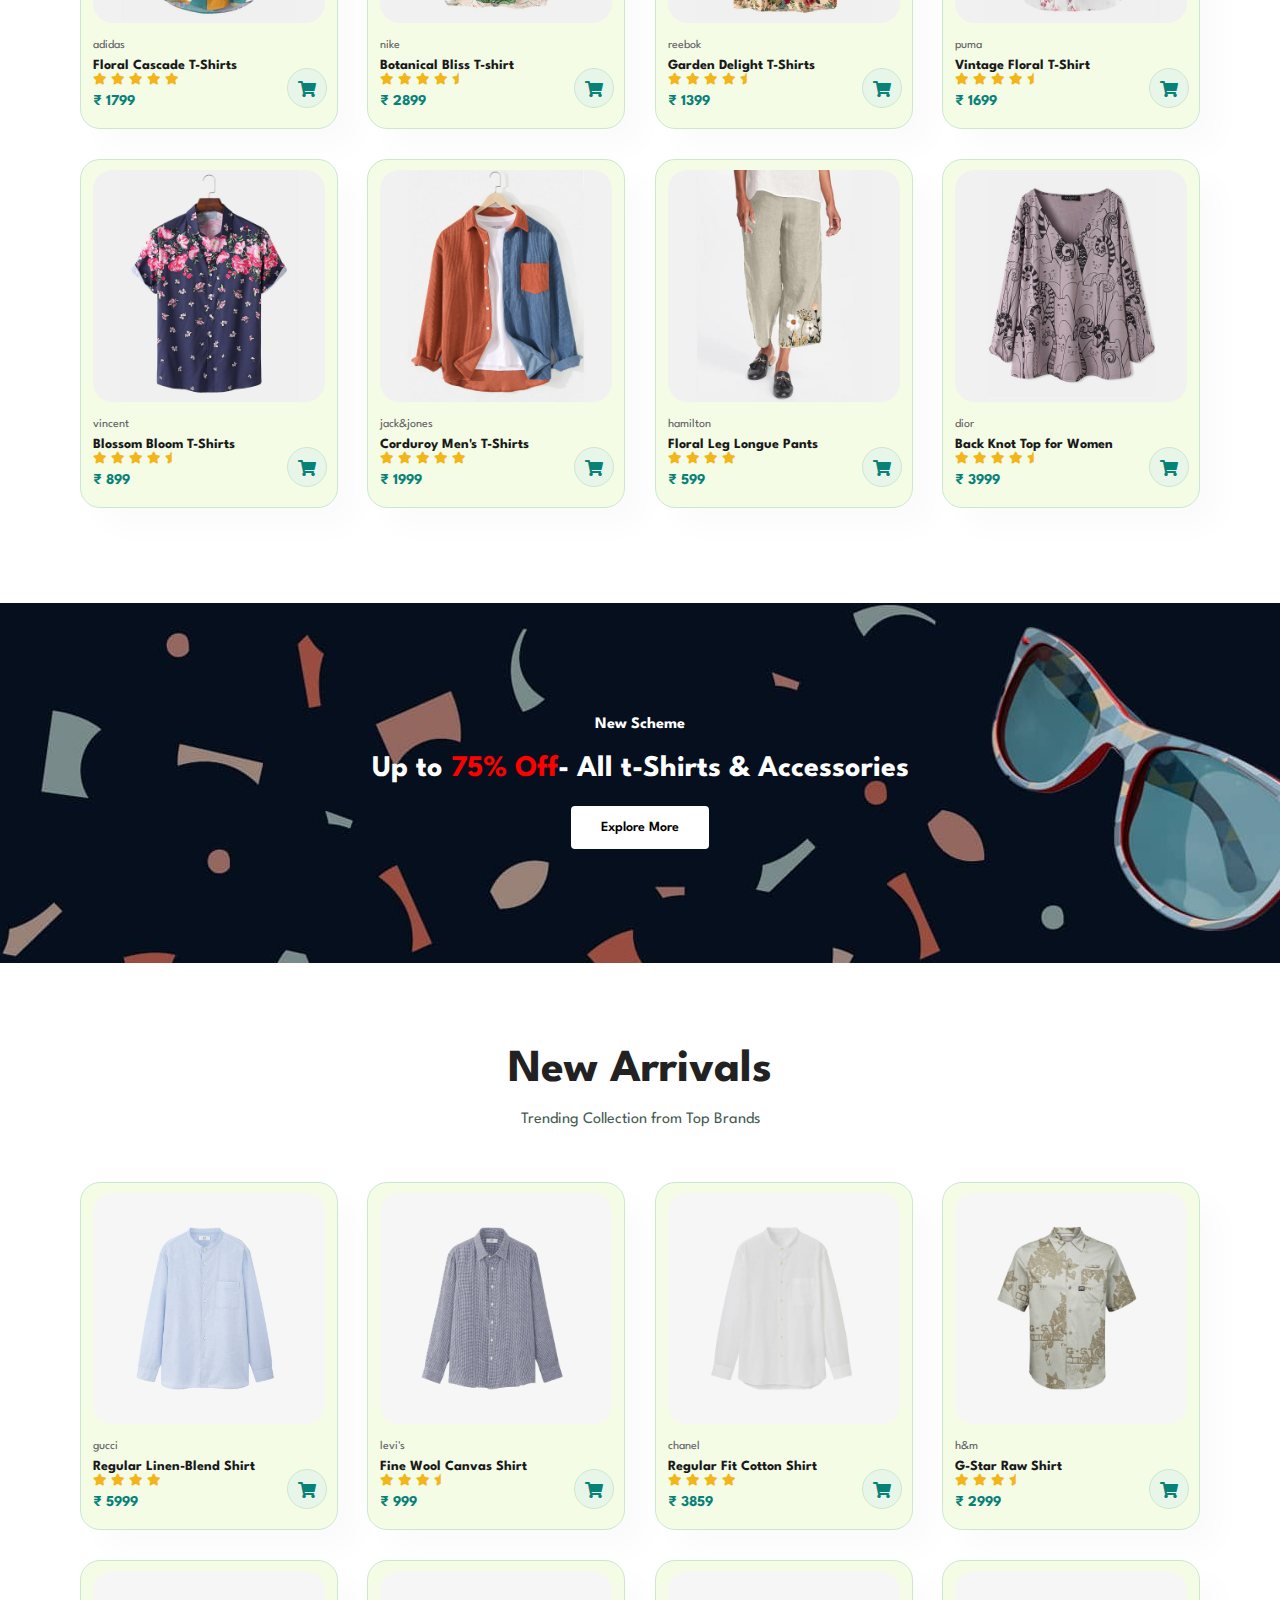
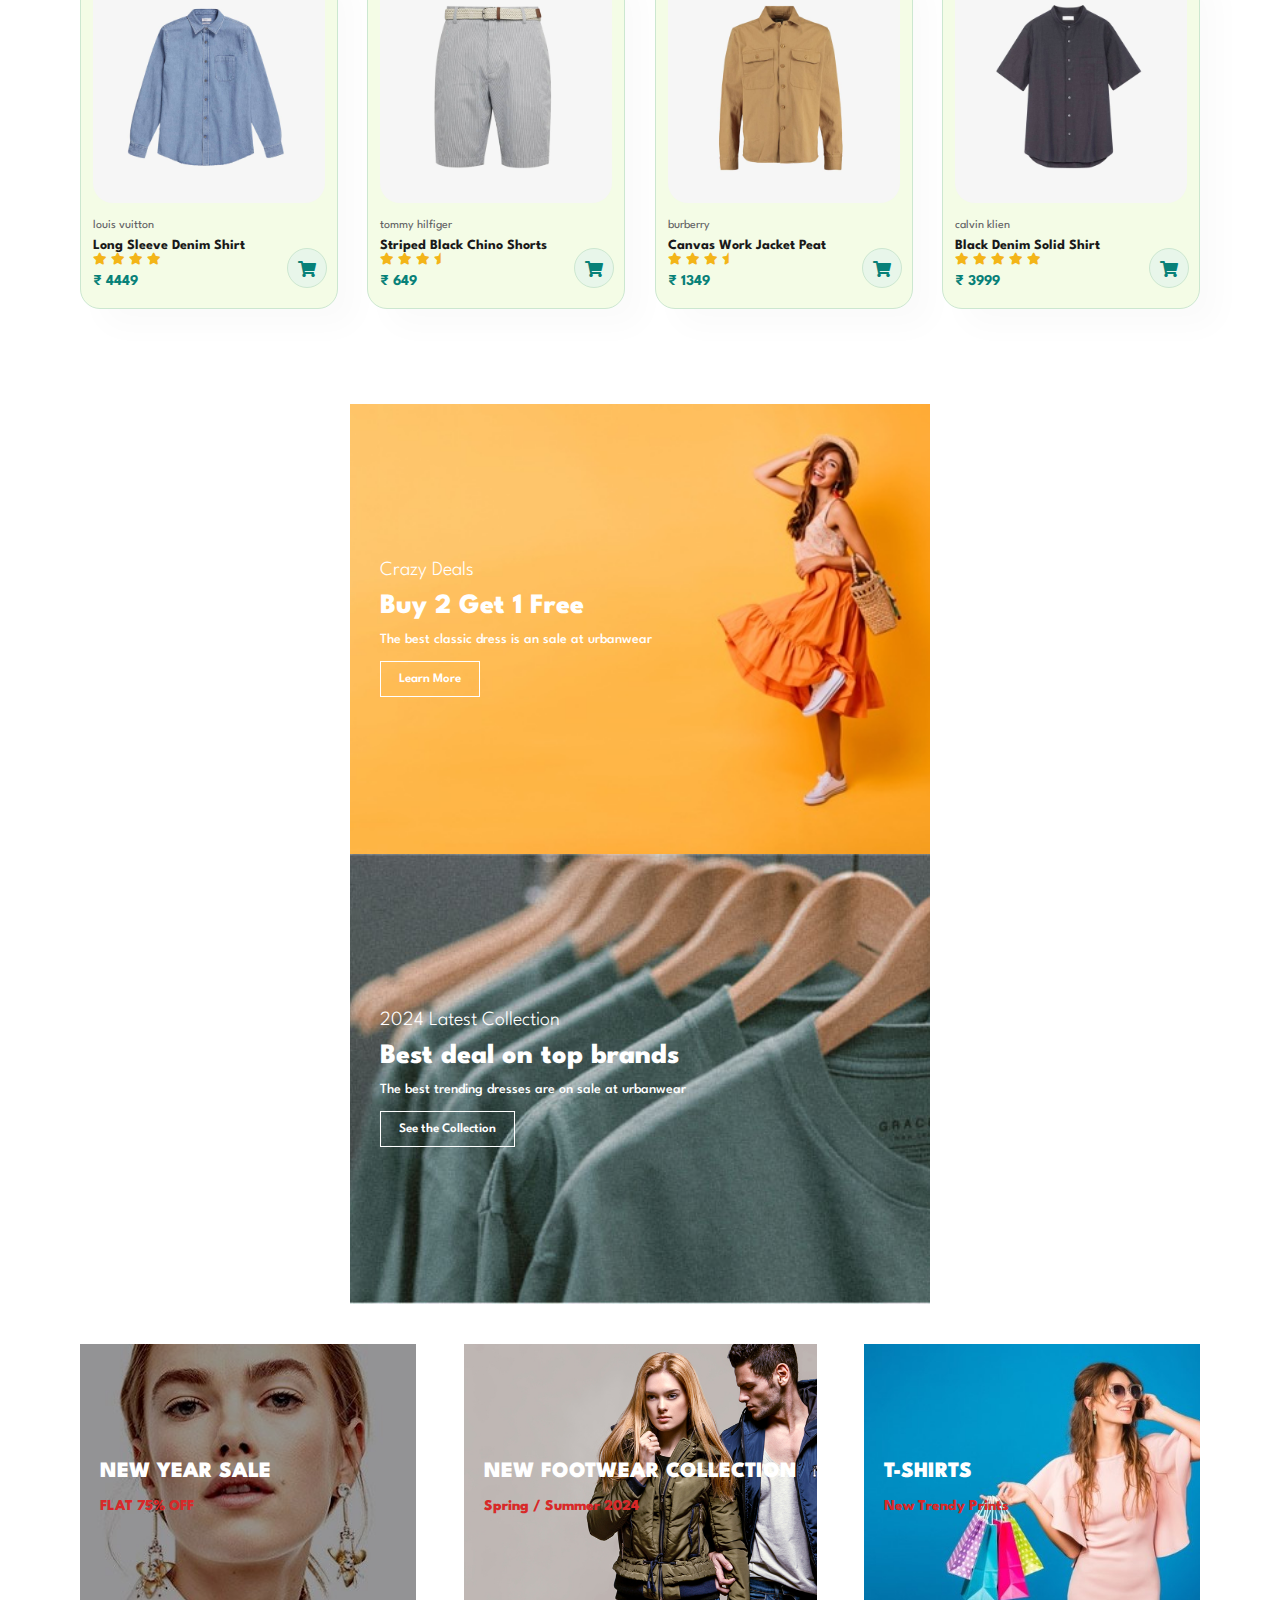
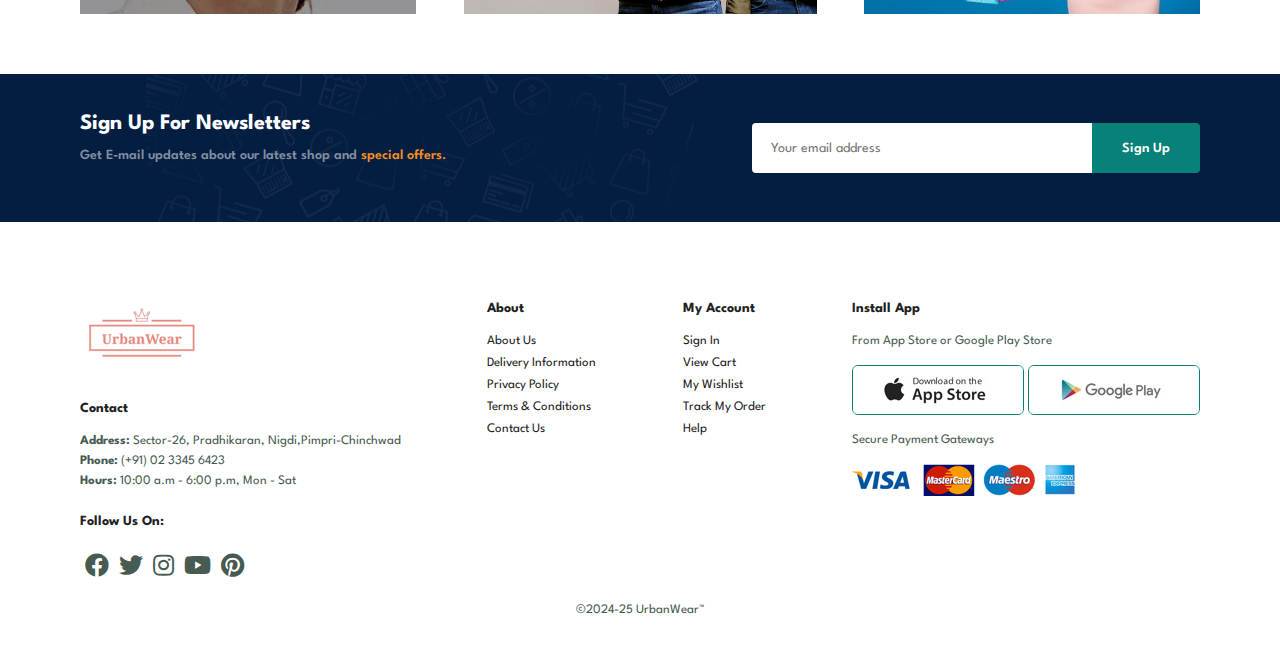
==== commit a302c948: "changed" ====
--- a/index.html
+++ b/index.html
@@ -12,7 +12,10 @@
 <body>
     
    <section id="header">
-       <a href="#"><img src="img/urbaniclogo.png" class="logo" alt="logo"></a>
+       <div class="mainlogo">
+         <a href="#"><img src="img/urbaniclogo.jpg" class="logo" alt="logo"></a>
+        </div>
+
 
        <div>
           <ul id="navbar">
@@ -39,11 +42,11 @@
    </section>
 
     <section id="hero">
-        <h4>Trade-in-offer</h4>
-        <h2>Super value deals</h2>
-        <h1>On all products</h1>
-        <p>Save more with coupons & up to 70% off!</p>
-        <button>Shop Now</button>
+        <h4>Best Offers</h4>
+        <h2>Super saver deals</h2>
+        <h1>on all products</h1>
+        <p>Get up to 75% off! Hurry up!</p>
+        <button>&nbsp;&nbsp;&nbsp;Shop Now</button>
     </section>
 
     <section id="feature" class="section-p1">
@@ -74,14 +77,99 @@
     </section>
 
     <section id="product1" class="section-p1">
-        <h2>Feature Products</h2>
-        <p>Summer Collection New Modern Design</p>
+        <h2>Top Featured Products</h2>
+        <p>New Collection, Modern Designs</p>
         <div class="pro-container">
             <div class="pro">
                 <img src="img/products/f1.jpg" alt="">
                 <div class="des">
                   <span>adidas</span>
-                  <h5>Cartoon Astronaut T-Shirts</h5>
+                  <h5>Floral Cascade T-Shirts</h5>
+                  <div class="star">
+                    <i class="fas fa-star"></i>
+                    <i class="fas fa-star"></i>
+                    <i class="fas fa-star"></i>
+                    <i class="fas fa-star"></i>
+                    <i class="fas fa-star"></i>
+                  </div>
+                  <h4>&#8377; 1799</h4>
+                </div>
+                <a href="#"><i class="fas fa-shopping-cart cart"></i>
+                </i></a>
+            </div>
+            <div class="pro">
+                <img src="img/products/f2.jpg" alt="">
+                <div class="des">
+                  <span>nike</span>
+                  <h5>Botanical Bliss T-shirt</h5>
+                  <div class="star">
+                    <i class="fas fa-star"></i>
+                    <i class="fas fa-star"></i>
+                    <i class="fas fa-star"></i>
+                    <i class="fas fa-star"></i>
+                    <i class="fas fa-star-half"></i>
+                  </div>
+                  <h4>&#8377; 2899</h4>
+                </div>
+                <a href="#"><i class="fas fa-shopping-cart cart"></i>
+                </i></a>
+            </div>
+            <div class="pro">
+                <img src="img/products/f3.jpg" alt="">
+                <div class="des">
+                  <span>reebok</span>
+                  <h5>Garden Delight T-Shirts</h5>
+                  <div class="star">
+                    <i class="fas fa-star"></i>
+                    <i class="fas fa-star"></i>
+                    <i class="fas fa-star"></i>
+                    <i class="fas fa-star"></i>
+                    <i class="fas fa-star-half"></i>
+                  </div>
+                  <h4>&#8377; 1399</h4>
+                </div>
+                <a href="#"><i class="fas fa-shopping-cart cart"></i>
+                </i></a>
+            </div>
+            <div class="pro">
+                <img src="img/products/f4.jpg" alt="">
+                <div class="des">
+                  <span>puma</span>
+                  <h5>Vintage Floral T-Shirt</h5>
+                  <div class="star">
+                    <i class="fas fa-star"></i>
+                    <i class="fas fa-star"></i>
+                    <i class="fas fa-star"></i>
+                    <i class="fas fa-star"></i>
+                    <i class="fas fa-star-half"></i>
+                  </div>
+                  <h4>&#8377; 1699</h4>
+                </div>
+                <a href="#"><i class="fas fa-shopping-cart cart"></i>
+                </i></a>
+            </div>
+            <div class="pro">
+                <img src="img/products/f5.jpg" alt="">
+                <div class="des">
+                  <span>vincent</span>
+                  <h5>Blossom Bloom T-Shirts</h5>
+                  <div class="star">
+                    <i class="fas fa-star"></i>
+                    <i class="fas fa-star"></i>
+                    <i class="fas fa-star"></i>
+                    <i class="fas fa-star"></i>
+                    <i class="fas fa-star-half"></i>
+                  </div>
+                  <h4>&#8377; 899</h4>
+                </div>
+                <a href="#"><i class="fas fa-shopping-cart cart"></i>
+                </i></a>
+            </div>
+            <div class="pro">
+                <img src="img/products/f6.jpg" alt="">
+                <div class="des">
+                  <span>jack&jones</span>
+                  <h5>Corduroy Men's T-Shirts</h5>
                   <div class="star">
                     <i class="fas fa-star"></i>
                     <i class="fas fa-star"></i>
@@ -95,103 +183,17 @@
                 </i></a>
             </div>
             <div class="pro">
-                <img src="img/products/f2.jpg" alt="">
-                <div class="des">
-                  <span>adidas</span>
-                  <h5>Cartoon Astronaut T-Shirts</h5>
-                  <div class="star">
-                    <i class="fas fa-star"></i>
-                    <i class="fas fa-star"></i>
-                    <i class="fas fa-star"></i>
-                    <i class="fas fa-star"></i>
-                    <i class="fas fa-star"></i>
-                  </div>
-                  <h4>&#8377; 1999</h4>
-                </div>
-                <a href="#"><i class="fas fa-shopping-cart cart"></i>
-                </i></a>
-            </div>
-            <div class="pro">
-                <img src="img/products/f3.jpg" alt="">
-                <div class="des">
-                  <span>adidas</span>
-                  <h5>Cartoon Astronaut T-Shirts</h5>
-                  <div class="star">
-                    <i class="fas fa-star"></i>
-                    <i class="fas fa-star"></i>
-                    <i class="fas fa-star"></i>
-                    <i class="fas fa-star"></i>
-                    <i class="fas fa-star"></i>
-                  </div>
-                  <h4>&#8377; 1999</h4>
-                </div>
-                <a href="#"><i class="fas fa-shopping-cart cart"></i>
-                </i></a>
-            </div>
-            <div class="pro">
-                <img src="img/products/f4.jpg" alt="">
-                <div class="des">
-                  <span>adidas</span>
-                  <h5>Cartoon Astronaut T-Shirts</h5>
-                  <div class="star">
-                    <i class="fas fa-star"></i>
-                    <i class="fas fa-star"></i>
-                    <i class="fas fa-star"></i>
-                    <i class="fas fa-star"></i>
-                    <i class="fas fa-star"></i>
-                  </div>
-                  <h4>&#8377; 1999</h4>
-                </div>
-                <a href="#"><i class="fas fa-shopping-cart cart"></i>
-                </i></a>
-            </div>
-            <div class="pro">
-                <img src="img/products/f5.jpg" alt="">
-                <div class="des">
-                  <span>adidas</span>
-                  <h5>Cartoon Astronaut T-Shirts</h5>
-                  <div class="star">
-                    <i class="fas fa-star"></i>
-                    <i class="fas fa-star"></i>
-                    <i class="fas fa-star"></i>
-                    <i class="fas fa-star"></i>
-                    <i class="fas fa-star"></i>
-                  </div>
-                  <h4>&#8377; 1999</h4>
-                </div>
-                <a href="#"><i class="fas fa-shopping-cart cart"></i>
-                </i></a>
-            </div>
-            <div class="pro">
-                <img src="img/products/f6.jpg" alt="">
-                <div class="des">
-                  <span>adidas</span>
-                  <h5>Cartoon Astronaut T-Shirts</h5>
-                  <div class="star">
-                    <i class="fas fa-star"></i>
-                    <i class="fas fa-star"></i>
-                    <i class="fas fa-star"></i>
-                    <i class="fas fa-star"></i>
-                    <i class="fas fa-star"></i>
-                  </div>
-                  <h4>&#8377; 1999</h4>
-                </div>
-                <a href="#"><i class="fas fa-shopping-cart cart"></i>
-                </i></a>
-            </div>
-            <div class="pro">
                 <img src="img/products/f7.jpg" alt="">
                 <div class="des">
-                  <span>adidas</span>
-                  <h5>Cartoon Astronaut T-Shirts</h5>
-                  <div class="star">
-                    <i class="fas fa-star"></i>
-                    <i class="fas fa-star"></i>
-                    <i class="fas fa-star"></i>
-                    <i class="fas fa-star"></i>
-                    <i class="fas fa-star"></i>
-                  </div>
-                  <h4>&#8377; 1999</h4>
+                  <span>hamilton</span>
+                  <h5>Floral Leg Longue Pants</h5>
+                  <div class="star">
+                    <i class="fas fa-star"></i>
+                    <i class="fas fa-star"></i>
+                    <i class="fas fa-star"></i>
+                    <i class="fas fa-star"></i>
+                  </div>
+                  <h4>&#8377; 599</h4>
                 </div>
                 <a href="#"><i class="fas fa-shopping-cart cart"></i>
                 </i></a>
@@ -199,16 +201,16 @@
             <div class="pro">
                 <img src="img/products/f8.jpg" alt="">
                 <div class="des">
-                  <span>adidas</span>
-                  <h5>Cartoon Astronaut T-Shirts</h5>
-                  <div class="star">
-                    <i class="fas fa-star"></i>
-                    <i class="fas fa-star"></i>
-                    <i class="fas fa-star"></i>
-                    <i class="fas fa-star"></i>
-                    <i class="fas fa-star"></i>
-                  </div>
-                  <h4>&#8377; 1999</h4>
+                  <span>dior</span>
+                  <h5>Back Knot Top for Women</h5>
+                  <div class="star">
+                    <i class="fas fa-star"></i>
+                    <i class="fas fa-star"></i>
+                    <i class="fas fa-star"></i>
+                    <i class="fas fa-star"></i>
+                    <i class="fas fa-star-half"></i>
+                  </div>
+                  <h4>&#8377; 3999</h4>
                 </div>
                 <a href="#"><i class="fas fa-shopping-cart cart"></i>
                 </i></a>
@@ -218,28 +220,27 @@
     </section>
 
     <section id="banner" class="section-m1">
-        <h4>Repair Service</h4>
-        <h2>Up to <span>70% Off</span>- All t-Shirts & Accessories</h2>
+        <h4>New Scheme</h4>
+        <h2>Up to <span>75% Off</span>- All t-Shirts & Accessories</h2>
         <button class="normal">Explore More</button>
     </section>
 
     <section id="product1" class="section-p1">
         <h2>New Arrivals</h2>
-        <p>Summer Collection New Modern Design</p>
+        <p>Trending Collection from Top Brands</p>
         <div class="pro-container">
             <div class="pro">
                 <img src="img/products/n1.jpg" alt="">
                 <div class="des">
-                  <span>adidas</span>
-                  <h5>Cartoon Astronaut T-Shirts</h5>
-                  <div class="star">
-                    <i class="fas fa-star"></i>
-                    <i class="fas fa-star"></i>
-                    <i class="fas fa-star"></i>
-                    <i class="fas fa-star"></i>
-                    <i class="fas fa-star"></i>
-                  </div>
-                  <h4>&#8377; 1999</h4>
+                  <span>gucci</span>
+                  <h5>Regular Linen-Blend Shirt</h5>
+                  <div class="star">
+                    <i class="fas fa-star"></i>
+                    <i class="fas fa-star"></i>
+                    <i class="fas fa-star"></i>
+                    <i class="fas fa-star"></i>
+                  </div>
+                  <h4>&#8377; 5999</h4>
                 </div>
                 <a href="#"><i class="fas fa-shopping-cart cart"></i>
                 </i></a>
@@ -247,16 +248,15 @@
             <div class="pro">
                 <img src="img/products/n2.jpg" alt="">
                 <div class="des">
-                  <span>adidas</span>
-                  <h5>Cartoon Astronaut T-Shirts</h5>
-                  <div class="star">
-                    <i class="fas fa-star"></i>
-                    <i class="fas fa-star"></i>
-                    <i class="fas fa-star"></i>
-                    <i class="fas fa-star"></i>
-                    <i class="fas fa-star"></i>
-                  </div>
-                  <h4>&#8377; 1999</h4>
+                  <span>levi's</span>
+                  <h5>Fine Wool Canvas Shirt</h5>
+                  <div class="star">
+                    <i class="fas fa-star"></i>
+                    <i class="fas fa-star"></i>
+                    <i class="fas fa-star"></i>
+                    <i class="fas fa-star-half"></i>
+                  </div>
+                  <h4>&#8377; 999</h4>
                 </div>
                 <a href="#"><i class="fas fa-shopping-cart cart"></i>
                 </i></a>
@@ -264,16 +264,15 @@
             <div class="pro">
                 <img src="img/products/n3.jpg" alt="">
                 <div class="des">
-                  <span>adidas</span>
-                  <h5>Cartoon Astronaut T-Shirts</h5>
-                  <div class="star">
-                    <i class="fas fa-star"></i>
-                    <i class="fas fa-star"></i>
-                    <i class="fas fa-star"></i>
-                    <i class="fas fa-star"></i>
-                    <i class="fas fa-star"></i>
-                  </div>
-                  <h4>&#8377; 1999</h4>
+                  <span>chanel</span>
+                  <h5>Regular Fit Cotton Shirt</h5>
+                  <div class="star">
+                    <i class="fas fa-star"></i>
+                    <i class="fas fa-star"></i>
+                    <i class="fas fa-star"></i>
+                    <i class="fas fa-star"></i>
+                  </div>
+                  <h4>&#8377; 3859</h4>
                 </div>
                 <a href="#"><i class="fas fa-shopping-cart cart"></i>
                 </i></a>
@@ -281,16 +280,15 @@
             <div class="pro">
                 <img src="img/products/n4.jpg" alt="">
                 <div class="des">
-                  <span>adidas</span>
-                  <h5>Cartoon Astronaut T-Shirts</h5>
-                  <div class="star">
-                    <i class="fas fa-star"></i>
-                    <i class="fas fa-star"></i>
-                    <i class="fas fa-star"></i>
-                    <i class="fas fa-star"></i>
-                    <i class="fas fa-star"></i>
-                  </div>
-                  <h4>&#8377; 1999</h4>
+                  <span>h&m</span>
+                  <h5>G-Star Raw Shirt</h5>
+                  <div class="star">
+                    <i class="fas fa-star"></i>
+                    <i class="fas fa-star"></i>
+                    <i class="fas fa-star"></i>
+                    <i class="fas fa-star-half"></i>
+                  </div>
+                  <h4>&#8377; 2999</h4>
                 </div>
                 <a href="#"><i class="fas fa-shopping-cart cart"></i>
                 </i></a>
@@ -298,16 +296,15 @@
             <div class="pro">
                 <img src="img/products/n5.jpg" alt="">
                 <div class="des">
-                  <span>adidas</span>
-                  <h5>Cartoon Astronaut T-Shirts</h5>
-                  <div class="star">
-                    <i class="fas fa-star"></i>
-                    <i class="fas fa-star"></i>
-                    <i class="fas fa-star"></i>
-                    <i class="fas fa-star"></i>
-                    <i class="fas fa-star"></i>
-                  </div>
-                  <h4>&#8377; 1999</h4>
+                  <span>louis vuitton</span>
+                  <h5>Long Sleeve Denim Shirt</h5>
+                  <div class="star">
+                    <i class="fas fa-star"></i>
+                    <i class="fas fa-star"></i>
+                    <i class="fas fa-star"></i>
+                    <i class="fas fa-star"></i>
+                  </div>
+                  <h4>&#8377; 4449</h4>
                 </div>
                 <a href="#"><i class="fas fa-shopping-cart cart"></i>
                 </i></a>
@@ -315,16 +312,15 @@
             <div class="pro">
                 <img src="img/products/n6.jpg" alt="">
                 <div class="des">
-                  <span>adidas</span>
-                  <h5>Cartoon Astronaut T-Shirts</h5>
-                  <div class="star">
-                    <i class="fas fa-star"></i>
-                    <i class="fas fa-star"></i>
-                    <i class="fas fa-star"></i>
-                    <i class="fas fa-star"></i>
-                    <i class="fas fa-star"></i>
-                  </div>
-                  <h4>&#8377; 1999</h4>
+                  <span>tommy hilfiger</span>
+                  <h5>Striped Black Chino Shorts</h5>
+                  <div class="star">
+                    <i class="fas fa-star"></i>
+                    <i class="fas fa-star"></i>
+                    <i class="fas fa-star"></i>
+                    <i class="fas fa-star-half"></i>
+                  </div>
+                  <h4>&#8377; 649</h4>
                 </div>
                 <a href="#"><i class="fas fa-shopping-cart cart"></i>
                 </i></a>
@@ -332,16 +328,15 @@
             <div class="pro">
                 <img src="img/products/n7.jpg" alt="">
                 <div class="des">
-                  <span>adidas</span>
-                  <h5>Cartoon Astronaut T-Shirts</h5>
-                  <div class="star">
-                    <i class="fas fa-star"></i>
-                    <i class="fas fa-star"></i>
-                    <i class="fas fa-star"></i>
-                    <i class="fas fa-star"></i>
-                    <i class="fas fa-star"></i>
-                  </div>
-                  <h4>&#8377; 1999</h4>
+                  <span>burberry</span>
+                  <h5>Canvas Work Jacket Peat</h5>
+                  <div class="star">
+                    <i class="fas fa-star"></i>
+                    <i class="fas fa-star"></i>
+                    <i class="fas fa-star"></i>
+                    <i class="fas fa-star-half"></i>
+                  </div>
+                  <h4>&#8377; 1349</h4>
                 </div>
                 <a href="#"><i class="fas fa-shopping-cart cart"></i>
                 </i></a>
@@ -349,16 +344,16 @@
             <div class="pro">
                 <img src="img/products/n8.jpg" alt="">
                 <div class="des">
-                  <span>adidas</span>
-                  <h5>Cartoon Astronaut T-Shirts</h5>
-                  <div class="star">
-                    <i class="fas fa-star"></i>
-                    <i class="fas fa-star"></i>
-                    <i class="fas fa-star"></i>
-                    <i class="fas fa-star"></i>
-                    <i class="fas fa-star"></i>
-                  </div>
-                  <h4>&#8377; 1999</h4>
+                  <span>calvin klien</span>
+                  <h5>Black Denim Solid Shirt</h5>
+                  <div class="star">
+                    <i class="fas fa-star"></i>
+                    <i class="fas fa-star"></i>
+                    <i class="fas fa-star"></i>
+                    <i class="fas fa-star"></i>
+                    <i class="fas fa-star"></i>
+                  </div>
+                  <h4>&#8377; 3999</h4>
                 </div>
                 <a href="#"><i class="fas fa-shopping-cart cart"></i>
                 </i></a>
@@ -370,22 +365,22 @@
     <section id="sm-banner" class="section-p1">
         <div class="banner-box">
             <h4>Crazy Deals</h4>
-            <h2>Buy 1 Get 1 Free</h2>
+            <h2>Buy 2 Get 1 Free</h2>
             <span>The best classic dress is an sale at urbanwear</span>
             <button class="white">Learn More</button>
         </div>
         <div class="banner-box banner-box2">
-            <h4>Spring/Summer</h4>
-            <h2>Upcoming Season</h2>
-            <span>The best classic dress is an sale at urbanwear</span>
-            <button class="white">Collection</button>
+            <h4>2024 Latest Collection</h4>
+            <h2>Best deal on top brands</h2>
+            <span>The best trending dresses are on sale at urbanwear</span>
+            <button class="white">See the Collection</button>
         </div>
     </section>
 
     <section id="banner3">
         <div class="banner-box">
-            <h2>SEASONAL SALE</h2>
-            <h3>Winter Collection -50% OFF</h3>
+            <h2>NEW YEAR SALE</h2>
+            <h3>FLAT 75% OFF</h3>
         </div>
         <div class="banner-box banner-box-2">
             <h2>NEW FOOTWEAR COLLECTION</h2>
--- a/styles.css
+++ b/styles.css
@@ -84,12 +84,18 @@
     justify-content: space-between;
     /*top-bottom right-left*/
     padding: 20px 80px;
-    background: #E3E6F3;
-    box-shadow: 0 5px 15px rgba(0, 0, 0, 0.06);
+    background: #DAF7A6;
+    box-shadow: 0 5px 15px rgba(0, 0, 0, 0.08);
     z-index: 999;
     position: sticky;
     top: 0;
     left: 0;
+    height: 86.4px;
+}
+
+#header .mainlogo {
+  padding-top: 7px;
+  padding-left: 45px;
 }
 
 #navbar{
@@ -135,7 +141,7 @@
 #navbar .dropdown-content {
   display: none;
   position: absolute;
-  background-color: #E3E6F3;
+  background-color: #DAF7A6;
   box-shadow: 0 8px 16px rgba(0, 0, 0, 0.5);
   z-index: 1;
   border-radius: 5px;
@@ -155,7 +161,7 @@
   text-decoration: none;
   color: #000;
   border: none;
-  background-color: #E3E6F3;
+  background-color: #DAF7A6;
   border: 2px solid black;
   border-radius: 5px;
   margin: 5px;
@@ -201,14 +207,14 @@
  color: #088178;
 }
 #hero button{
-  background-image: url("img/button.png");
+  background-image: url("img/newbutton.png");
   background-color: transparent;
-  color: #088178;
+  color: #fff;
   border: 0;
   padding: 14px 80px 14px 65px;
   background-repeat: no-repeat;
   cursor: pointer;
-  font-weight: 700;
+  font-weight: 800;
   font-size: 15px;
 }
 
@@ -275,7 +281,7 @@
    flex-wrap: wrap;
 }
 
-#product1 .pro{
+#product1 .pro {
   width: 23%;
   min-width: 250px;
   padding: 10px 12px;
@@ -285,6 +291,7 @@
   box-shadow: 20px 20px 30px rgba(0, 0, 0, 0.02);
   margin: 15px 0;
   position: relative;
+  background-color: #f4fce6;
 }
 
 #product1 .pro:hover{
@@ -599,6 +606,178 @@
   text-align: center;
 }
 
+/*************************Shop************************/
+#page-header{
+  background-image: url('img/banner/b1.jpg');
+  width: 100%;
+  height: 40vh;
+  background-size: cover;
+  display: flex;
+  justify-content: center;
+  text-align: center;
+  flex-direction: column;
+  padding: 14px;
+}
+
+#page-header h2,
+#page-header p{
+  color: #fff;
+}
+
+#pagination{
+  text-align: center;
+}
+
+#pagination a{
+  text-decoration: none;
+  background-color: #088178;
+  padding: 15px 20px;
+  border-radius: 4px;
+  color: #fff;
+  font-weight: 600;
+}
+
+/*****single product*****/
+
+#prodetails{
+  display: flex;
+  margin-top: 20px;
+}
+
+#MainImg {
+  cursor: pointer;
+}
+
+#prodetails .single-pro-image{
+  width: 40%;
+  margin-right: 50px;
+}
+
+.small-img-group{
+  display: flex;
+  justify-content: space-between;
+}
+
+.small-img-col{
+   flex-basis: 24%;
+   cursor: pointer;
+}
+
+#prodetails .single-pro-details{
+  width: 50%;
+  padding-top: 30px ;
+}
+
+#prodetails .single-pro-details h4{
+  padding: 40px 0 20px 0;
+}
+
+#prodetails .single-pro-details h2{
+  font-size: 26px;
+}
+
+#prodetails .single-pro-details select{
+  display: block;
+  padding: 5px 10px;
+  margin-bottom: 10px;
+}
+
+#prodetails .single-pro-details input{
+  width: 50px;
+  height: 47px;
+  padding-left: 10px;
+  font-size: 16px;
+  margin-right: 10px;
+}
+#prodetails .single-pro-details input:focus{
+  outline: none;
+}
+
+#prodetails .single-pro-details button{
+  background-color: #088178;
+  color: #fff;
+}
+
+#prodetails .single-pro-details span{
+  line-height: 25px;
+}
+
+
+
+/********************BLOG********************/
+
+#page-header.blog-header{
+    background-image: url('img/banner/b19.jpg');
+}
+
+
+#blog{
+  padding: 150px 150px 0 150px;
+}
+
+#blog .blog-box{
+  display: flex;
+  align-items: center;
+  width: 100%;
+  position: relative;
+  padding-bottom: 90px;
+}
+
+#blog .blog-img{
+  width: 50%;
+  margin-right: 40px;
+}
+
+#blog img{
+  width: 100%;
+  height: 300px;
+  object-fit: cover;
+}
+
+#blog .blog-details{
+  width: 50%;
+}
+
+#blog .blog-details a{
+  text-decoration: none;
+  font-size: 11px;
+  color: #000;
+  font-weight: 700;
+  position: relative;
+  transition: 0.3s ease;
+}
+
+#blog .blog-details a::after{
+  content: "";
+  width: 50px;
+  height: 1px;
+  background-color: #000;
+  position: absolute;
+  top: 4px;
+  right: -60px;
+}
+
+#blog .blog-details a:hover{
+  color: #088178;
+}
+
+#blog .blog-details a:hover::after{
+  background-color: #088178;
+}
+
+#blog .blog-box h1{
+  position: absolute;
+  top: -40px;
+  left: 0;
+  font-size: 70px;
+  font-weight: 700;
+  color: #c9cbce;
+  z-index: -9;
+}
+
+
+
+
 /*Media Queries*/
 @media only screen and (max-width: 799px){
   .section-p1 {
@@ -614,7 +793,7 @@
     right: -300px;
     height: 100vh;
     width: 300px;
-    background-color: #E3E6F3;
+    background-color: #DAF7A6;
     box-shadow: 0 40px 60px rgba(0, 0, 0, 0.02); 
     padding: 80px 0 0 10px;
     transition: 0.3s;
@@ -753,5 +932,53 @@
     text-align: start;
   }
 
-
-}+  /**single product**/
+  #prodetails {
+    display: flex;
+    flex-direction: column;
+  }
+
+   #prodetails .single-pro-image{
+    width: 100%;
+    margin-right: 0px;
+   }
+
+   #prodetails .single-pro-details {
+    width: 100%;
+   }
+
+     /* Blog Page */
+
+     #blog {
+      padding: 100px 20px 0 20px;
+     }
+
+     #blog .blog-box {
+      display: flex;
+      flex-direction: column;
+      align-items: flex-start;
+    
+     }
+
+     #blog .blog-img{
+      width: 100%;
+      margin-right: 0px;
+      margin-bottom: 30px;
+     }
+
+     #blog .blog-details {
+      width: 100%;
+    }
+
+  #blog .blog-box h1 {
+    position: absolute;
+    top: -40px;
+    left: -10px;
+    font-size: 60px;
+    font-weight: 500;
+    color: #c9cbce;
+    z-index: -9;
+  }
+
+}
+
